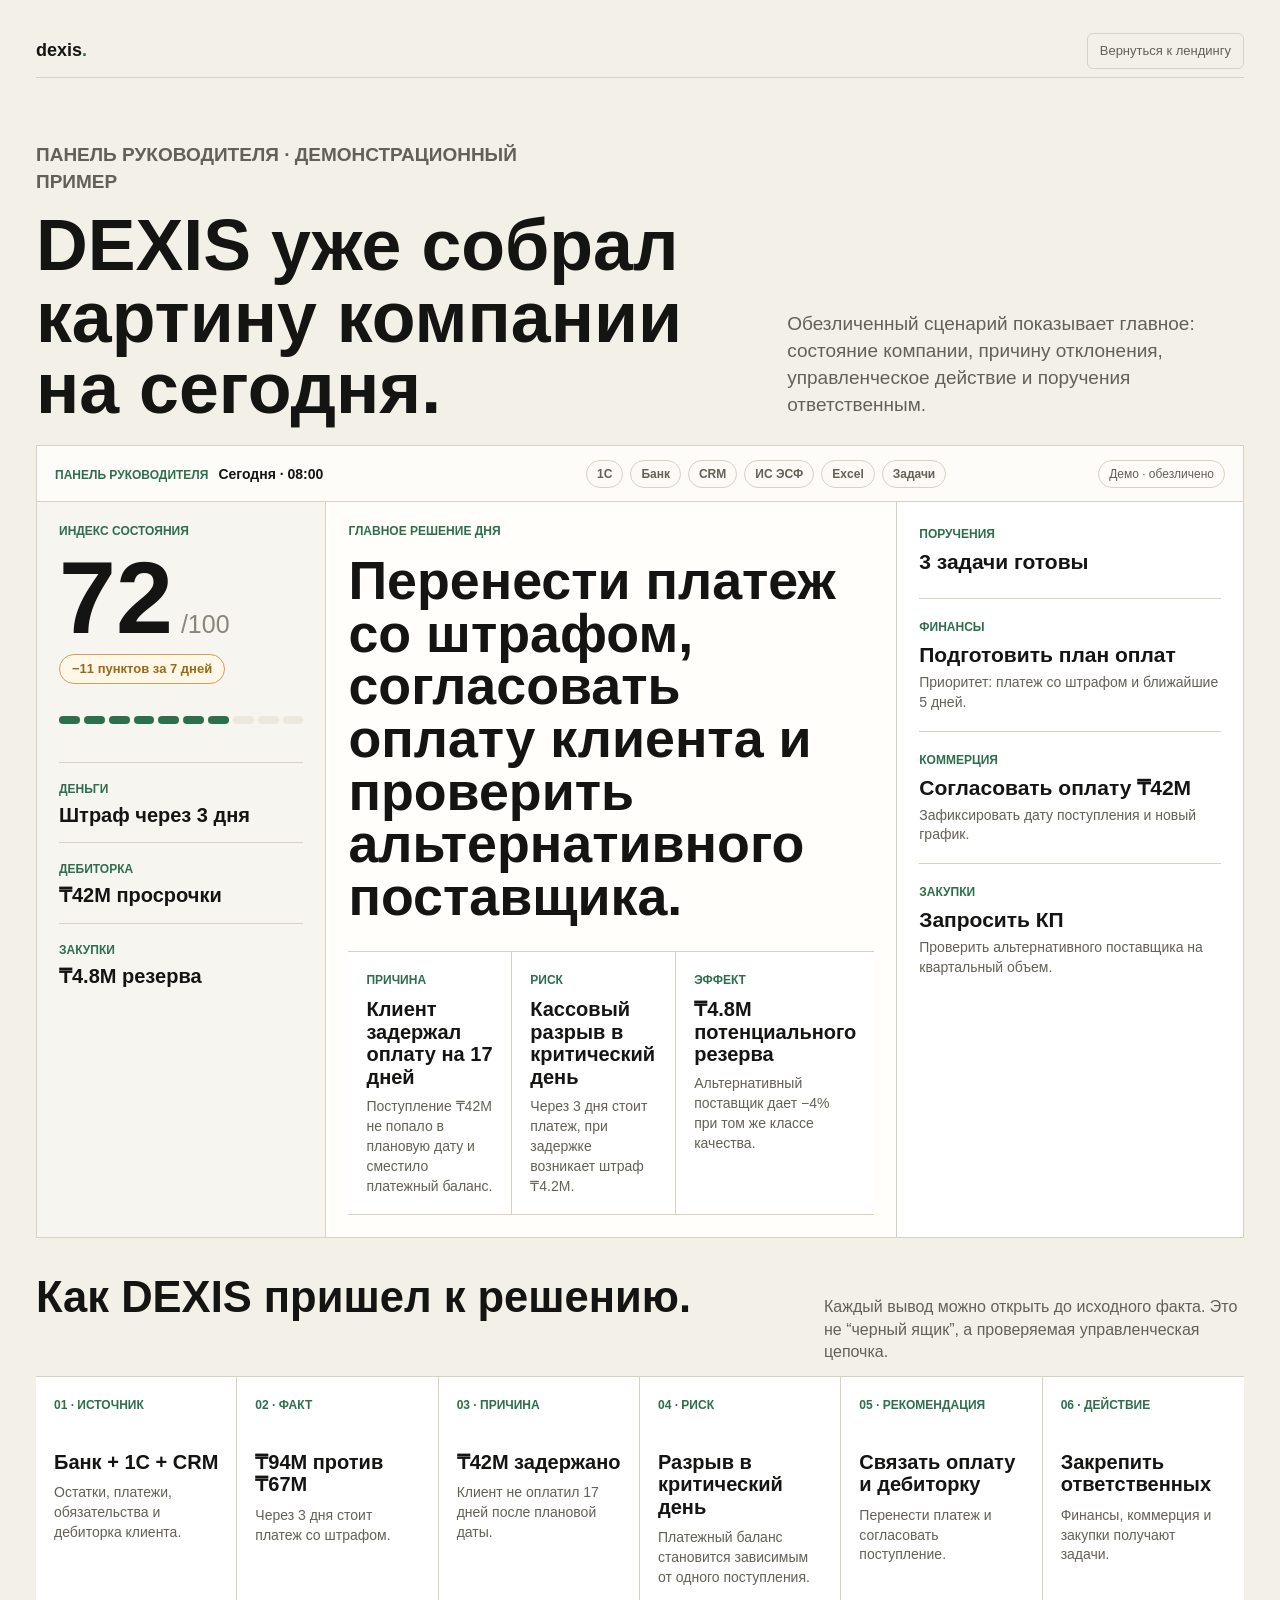
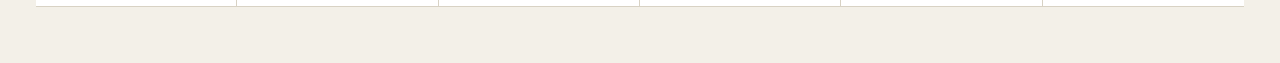
==== director-panel-demo.html @ 74964619 "feat(landing): full redesign — ИИ-сотрудник + conversion-1 (apple-discipline) Replace v3 motion desi" ====
<!DOCTYPE html>
<html lang="ru">
<head>
  <meta charset="UTF-8">
  <meta name="viewport" content="width=device-width, initial-scale=1.0">
  <title>DEXIS — пример панели руководителя</title>
  <link rel="stylesheet" href="styles.css?v=dashboard-wow-1">
</head>
<body class="demo-page">
  <a class="skip-link" href="#demo-main">Перейти к панели</a>

  <div class="demo-shell demo-shell-wide">
    <header class="demo-nav" aria-label="Навигация демо">
      <a class="brand" href="index.html?v=conversion-1">dexis<span>.</span></a>
      <a class="demo-back" href="index.html?v=conversion-1#owner-panel">Вернуться к лендингу</a>
    </header>

    <main id="demo-main">
      <section class="demo-hero demo-hero-compact" aria-labelledby="demo-title">
        <div>
          <p class="eyebrow">Панель руководителя · демонстрационный пример</p>
          <h1 id="demo-title">DEXIS уже собрал картину компании на сегодня.</h1>
        </div>
        <p>Обезличенный сценарий показывает главное: состояние компании, причину отклонения, управленческое действие и поручения ответственным.</p>
      </section>

      <section class="demo-console" aria-label="Пример управленческой панели DEXIS">
        <div class="console-top">
          <div>
            <span>Панель руководителя</span>
            <strong>Сегодня · 08:00</strong>
          </div>
          <div class="console-source-strip" aria-label="Проверенные источники">
            <span>1С</span>
            <span>Банк</span>
            <span>CRM</span>
            <span>ИС ЭСФ</span>
            <span>Excel</span>
            <span>Задачи</span>
          </div>
          <div class="demo-pill">Демо · обезличено</div>
        </div>

        <div class="console-grid">
          <aside class="console-index" aria-label="Индекс состояния">
            <span>Индекс состояния</span>
            <div class="console-score" aria-label="72 из 100">
              <strong>72</strong>
              <small>/100</small>
            </div>
            <div class="console-change">−11 пунктов за 7 дней</div>
            <div class="demo-meter" aria-hidden="true">
              <i></i><i></i><i></i><i></i><i></i>
              <i></i><i></i><i></i><i></i><i></i>
            </div>
            <div class="console-priorities">
              <article>
                <span>Деньги</span>
                <strong>Штраф через 3 дня</strong>
              </article>
              <article>
                <span>Дебиторка</span>
                <strong>₸42M просрочки</strong>
              </article>
              <article>
                <span>Закупки</span>
                <strong>₸4.8M резерва</strong>
              </article>
            </div>
          </aside>

          <section class="console-main" aria-labelledby="decision-title">
            <span>Главное решение дня</span>
            <h2 id="decision-title">Перенести платеж со штрафом, согласовать оплату клиента и проверить альтернативного поставщика.</h2>
            <div class="decision-rationale">
              <article>
                <span>Причина</span>
                <strong>Клиент задержал оплату на 17 дней</strong>
                <p>Поступление ₸42M не попало в плановую дату и сместило платежный баланс.</p>
              </article>
              <article>
                <span>Риск</span>
                <strong>Кассовый разрыв в критический день</strong>
                <p>Через 3 дня стоит платеж, при задержке возникает штраф ₸4.2M.</p>
              </article>
              <article>
                <span>Эффект</span>
                <strong>₸4.8M потенциального резерва</strong>
                <p>Альтернативный поставщик дает −4% при том же классе качества.</p>
              </article>
            </div>
          </section>

          <aside class="console-tasks" aria-label="Поручения руководителям">
            <div class="tasks-head">
              <span>Поручения</span>
              <strong>3 задачи готовы</strong>
            </div>
            <article>
              <span>Финансы</span>
              <strong>Подготовить план оплат</strong>
              <p>Приоритет: платеж со штрафом и ближайшие 5 дней.</p>
            </article>
            <article>
              <span>Коммерция</span>
              <strong>Согласовать оплату ₸42M</strong>
              <p>Зафиксировать дату поступления и новый график.</p>
            </article>
            <article>
              <span>Закупки</span>
              <strong>Запросить КП</strong>
              <p>Проверить альтернативного поставщика на квартальный объем.</p>
            </article>
          </aside>
        </div>
      </section>

      <section class="demo-trace-panel" aria-labelledby="trace-title">
        <div class="demo-section-title">
          <h2 id="trace-title">Как DEXIS пришел к решению.</h2>
          <p>Каждый вывод можно открыть до исходного факта. Это не “черный ящик”, а проверяемая управленческая цепочка.</p>
        </div>
        <div class="trace-grid">
          <article>
            <span>01 · Источник</span>
            <strong>Банк + 1С + CRM</strong>
            <p>Остатки, платежи, обязательства и дебиторка клиента.</p>
          </article>
          <article>
            <span>02 · Факт</span>
            <strong>₸94M против ₸67M</strong>
            <p>Через 3 дня стоит платеж со штрафом.</p>
          </article>
          <article>
            <span>03 · Причина</span>
            <strong>₸42M задержано</strong>
            <p>Клиент не оплатил 17 дней после плановой даты.</p>
          </article>
          <article>
            <span>04 · Риск</span>
            <strong>Разрыв в критический день</strong>
            <p>Платежный баланс становится зависимым от одного поступления.</p>
          </article>
          <article>
            <span>05 · Рекомендация</span>
            <strong>Связать оплату и дебиторку</strong>
            <p>Перенести платеж и согласовать поступление.</p>
          </article>
          <article>
            <span>06 · Действие</span>
            <strong>Закрепить ответственных</strong>
            <p>Финансы, коммерция и закупки получают задачи.</p>
          </article>
        </div>
      </section>
    </main>
  </div>
</body>
</html>
---- styles.css ----
:root {
  --bg: #f4f1e9;
  --surface: #fbfaf6;
  --surface-2: #ffffff;
  --surface-3: #ece8dd;
  --text: #141413;
  --muted: #636057;
  --faint: #8a867b;
  --line: #d8d2c4;
  --accent: #2d6f4d;
  --warning: #9a6a18;
  --danger: #9d3d34;
  --max: 1180px;
}

* {
  box-sizing: border-box;
}

html {
  scroll-behavior: smooth;
  scroll-padding-top: 72px;
}

body {
  margin: 0;
  background: var(--bg);
  color: var(--text);
  font-family: -apple-system, BlinkMacSystemFont, "SF Pro Display", "SF Pro Text", "Segoe UI", sans-serif;
  letter-spacing: 0;
  overflow-x: hidden;
}

a {
  color: inherit;
  text-decoration: none;
}

button {
  font: inherit;
}

:focus-visible {
  outline: 2px solid var(--accent);
  outline-offset: 4px;
}

.skip-link {
  position: fixed;
  top: -80px;
  left: 18px;
  z-index: 20;
  background: var(--text);
  color: var(--bg);
  padding: 12px 16px;
  border-radius: 6px;
}

.skip-link:focus-visible {
  top: 18px;
}

.site-nav {
  position: sticky;
  top: 0;
  z-index: 10;
  display: grid;
  grid-template-columns: 1fr auto 1fr;
  align-items: center;
  gap: 24px;
  min-height: 56px;
  padding: 0 clamp(18px, 4vw, 48px);
  background: rgba(244, 241, 233, 0.94);
  border-bottom: 1px solid var(--line);
}

.brand {
  font-size: 18px;
  font-weight: 650;
}

.brand span,
.eyebrow,
.kicker {
  color: var(--accent);
}

.site-nav nav {
  display: flex;
  gap: 28px;
  color: var(--muted);
  font-size: 13px;
}

.nav-action {
  justify-self: end;
  min-height: 34px;
  display: inline-flex;
  align-items: center;
  border: 1px solid var(--line);
  border-radius: 6px;
  padding: 0 14px;
  font-size: 13px;
}

.hero,
.benefits-section,
.fit-section,
.work-section,
.proof-section,
.owner-panel-section,
.modules-section,
.trust-section,
.formats-section,
.founder-section {
  max-width: var(--max);
  margin: 0 auto;
  padding: clamp(60px, 7vw, 96px) clamp(18px, 4vw, 48px);
}

.hero {
  min-height: calc(100svh - 96px);
  display: grid;
  align-content: center;
  gap: clamp(18px, 2vw, 26px);
  padding-top: clamp(34px, 4vw, 44px);
  padding-bottom: clamp(18px, 2vw, 24px);
}

.hero-copy {
  max-width: 1040px;
}

.eyebrow {
  margin: 0 0 14px;
  font-size: 13px;
  font-weight: 650;
  text-transform: uppercase;
}

h1,
h2,
h3,
p {
  margin-top: 0;
}

h1 {
  max-width: 1080px;
  margin-bottom: 18px;
  font-size: clamp(42px, 4.45vw, 56px);
  line-height: 1;
  font-weight: 650;
}

.hero-sub {
  max-width: 680px;
  margin-bottom: 0;
  color: var(--muted);
  font-size: clamp(18px, 1.55vw, 21px);
  line-height: 1.36;
}

.hero-assurance {
  display: flex;
  flex-wrap: wrap;
  gap: 8px;
  margin-top: 18px;
}

.hero-assurance span {
  min-height: 30px;
  display: inline-flex;
  align-items: center;
  border: 1px solid var(--line);
  border-radius: 999px;
  background: rgba(251, 250, 246, 0.68);
  color: var(--muted);
  padding: 0 11px;
  font-size: 12px;
}

.command-center {
  border: 1px solid var(--line);
  border-radius: 8px;
  padding: 0;
  background: var(--surface);
  overflow: hidden;
}

.hero-snapshot {
  background: var(--surface-2);
}

.health-panel {
  background: var(--surface-2);
}

.dashboard-screen {
  background: var(--surface-2);
}

.screen-topbar {
  min-height: 46px;
  display: flex;
  align-items: center;
  justify-content: space-between;
  gap: 18px;
  padding: 0 16px;
  border-bottom: 1px solid var(--line);
  background: #f7f5ef;
}

.screen-topbar div:first-child {
  display: flex;
  align-items: baseline;
  gap: 12px;
}

.screen-topbar span,
.screen-sync {
  color: var(--muted);
  font-size: 12px;
}

.screen-topbar strong {
  color: var(--text);
  font-size: 14px;
  font-weight: 620;
}

.screen-sync {
  color: var(--accent);
}

.screen-title {
  display: flex;
  justify-content: space-between;
  gap: 24px;
  padding: 14px 16px;
  border-bottom: 1px solid var(--line);
  background: #fdfcf8;
}

.screen-title span {
  color: var(--accent);
  font-size: 13px;
  font-weight: 650;
  text-transform: uppercase;
}

.screen-title strong {
  max-width: 560px;
  color: var(--text);
  font-size: 16px;
  font-weight: 620;
  line-height: 1.25;
}

.dashboard-top {
  display: flex;
  justify-content: space-between;
  gap: 16px;
  margin-bottom: 12px;
  color: var(--muted);
  font-size: 13px;
}

.dashboard-top div:first-child {
  display: grid;
  gap: 4px;
}

.dashboard-top strong {
  color: var(--text);
  font-size: 15px;
  font-weight: 600;
}

.dashboard-status {
  color: var(--accent);
}

.health-grid {
  display: grid;
  grid-template-columns: minmax(300px, 0.95fr) minmax(360px, 1.3fr) minmax(250px, 0.78fr);
}

.health-grid > article {
  min-height: 206px;
  padding: 14px;
  border-right: 1px solid var(--line);
  background: var(--surface-2);
}

.health-grid > article:last-child {
  border-right: 0;
}

.health-score-card {
  display: grid;
  align-content: start;
}

.health-score {
  display: flex;
  align-items: baseline;
  gap: 6px;
  margin: 2px 0 4px;
}

.health-score strong {
  font-size: clamp(60px, 5.5vw, 82px);
  line-height: 0.88;
  font-weight: 650;
}

.health-score span {
  color: var(--faint);
  font-size: 22px;
}

.screen-meta {
  max-width: 280px;
  margin: 4px 0 10px;
  color: var(--faint);
  font-size: 12px;
  line-height: 1.35;
}

.health-status {
  width: fit-content;
  min-height: 30px;
  display: inline-flex;
  align-items: center;
  margin: 4px 0 12px;
  border: 1px solid #c9a35a;
  border-radius: 999px;
  background: #fff8e8;
  color: var(--warning);
  padding: 0 12px;
  font-size: 13px;
  font-weight: 620;
}

.health-scale {
  display: grid;
  grid-template-columns: repeat(10, 1fr);
  gap: 4px;
  margin-bottom: 14px;
}

.health-scale span {
  height: 8px;
  border-radius: 999px;
  background: var(--surface-3);
}

.health-scale span:nth-child(-n + 7) {
  background: var(--accent);
}

.health-scale span:nth-child(8) {
  background: var(--warning);
}

.health-score-card p,
.health-action p,
.reason-list p {
  margin: 0;
  color: var(--muted);
  font-size: 13px;
  line-height: 1.45;
}

.reason-list {
  display: grid;
  margin-top: 8px;
  border-top: 1px solid var(--line);
}

.reason-list div {
  display: grid;
  grid-template-columns: 96px 1fr;
  column-gap: 16px;
  align-items: baseline;
  padding: 9px 0;
  border-bottom: 1px solid var(--line);
}

.reason-list div:last-child {
  border-bottom: 0;
}

.reason-list span {
  color: var(--muted);
  font-size: 13px;
}

.reason-list strong {
  font-size: 18px;
  line-height: 1.16;
}

.reason-list p {
  grid-column: 2;
  margin-top: 5px;
}

.health-action {
  display: grid;
  align-content: space-between;
  background: #edf5ed !important;
}

.health-action strong {
  display: block;
  margin-top: 12px;
  font-size: clamp(21px, 1.75vw, 26px);
  line-height: 1.06;
  font-weight: 630;
}

.dashboard-grid {
  display: grid;
  grid-template-columns: 1.45fr repeat(3, 1fr);
  border-top: 1px solid var(--line);
}

.hero-snapshot .dashboard-grid {
  grid-template-columns: minmax(470px, 2.2fr) repeat(3, minmax(130px, 1fr));
}

.dashboard-grid article {
  min-height: 104px;
  padding: 12px;
  border-right: 1px solid var(--line);
  background: var(--surface-2);
}

.hero-snapshot .dashboard-grid article {
  min-height: 108px;
  padding: 14px;
}

.dashboard-grid article:last-child {
  border-right: 0;
}

.hero-snapshot .dashboard-main {
  background: #fdfcf8;
}

.dashboard-main h2 {
  max-width: 520px;
  margin-bottom: 8px;
  font-size: clamp(21px, 1.7vw, 24px);
  line-height: 1.05;
  font-weight: 620;
}

.hero-snapshot .dashboard-main h2 {
  max-width: 640px;
  font-size: clamp(23px, 2vw, 29px);
}

.dashboard-main p,
.dashboard-grid article p {
  color: var(--muted);
  font-size: 14px;
  line-height: 1.45;
}

.hero-snapshot .dashboard-main p:not(.kicker) {
  max-width: 610px;
}

.metric-label {
  display: block;
  margin-bottom: 10px;
  color: var(--muted);
  font-size: 13px;
}

.metric-value {
  display: block;
  margin-bottom: 8px;
  font-size: clamp(28px, 2.7vw, 36px);
  line-height: 1;
}

.hero-snapshot .metric-value {
  font-size: clamp(25px, 2.2vw, 34px);
}

.metric-value.good {
  color: var(--accent);
}

.metric-value.danger {
  color: var(--danger);
}

.section-head {
  max-width: 790px;
  margin-bottom: 36px;
}

.section-head h2 {
  margin-bottom: 14px;
  font-size: clamp(38px, 5vw, 72px);
  line-height: 0.98;
  font-weight: 640;
}

.section-head p:not(.eyebrow) {
  color: var(--muted);
  font-size: 19px;
  line-height: 1.45;
}

.work-section {
  padding-top: clamp(48px, 6vw, 82px);
}

.benefit-grid,
.proof-grid,
.fit-grid,
.trust-grid {
  display: grid;
  grid-template-columns: repeat(3, 1fr);
  border-top: 1px solid var(--line);
  border-bottom: 1px solid var(--line);
}

.benefit-grid article,
.proof-grid article,
.fit-grid article,
.trust-grid article {
  min-height: 214px;
  padding: 24px;
  border-right: 1px solid var(--line);
  background: var(--surface);
}

.benefit-grid article:nth-child(3n),
.proof-grid article:last-child,
.fit-grid article:nth-child(4n),
.trust-grid article:nth-child(5n) {
  border-right: 0;
}

.benefit-grid article:nth-child(n + 4) {
  border-top: 1px solid var(--line);
}

.fit-grid,
.trust-grid {
  grid-template-columns: repeat(4, 1fr);
}

.trust-grid {
  grid-template-columns: repeat(5, 1fr);
}

.fit-grid article,
.trust-grid article {
  min-height: 250px;
}

.benefit-grid span,
.trust-grid span {
  display: block;
  margin-bottom: 34px;
  color: var(--faint);
  font-variant-numeric: tabular-nums;
}

.benefit-grid h3,
.proof-grid h3,
.fit-grid h3,
.trust-grid h3 {
  margin-bottom: 12px;
  font-size: 24px;
  line-height: 1.12;
  font-weight: 620;
}

.benefit-grid p,
.proof-grid p,
.fit-grid p,
.trust-grid p {
  margin-bottom: 0;
  color: var(--muted);
  font-size: 16px;
  line-height: 1.45;
}

.fit-grid span {
  display: block;
  min-height: 34px;
  margin-bottom: 30px;
  color: var(--accent);
  font-size: 12px;
  font-weight: 650;
  text-transform: uppercase;
}

.evidence-board {
  display: grid;
  grid-template-columns: 0.72fr 1fr;
  border-top: 1px solid var(--line);
  border-bottom: 1px solid var(--line);
  background: var(--surface-2);
}

.evidence-source {
  min-height: 360px;
  display: grid;
  align-content: end;
  padding: 28px;
  border-right: 1px solid var(--line);
  background: #fdfcf8;
}

.evidence-source span,
.evidence-steps span,
.format-grid span,
.implementation-path span {
  display: block;
  color: var(--accent);
  font-size: 12px;
  font-weight: 650;
  text-transform: uppercase;
}

.evidence-source h3 {
  max-width: 360px;
  margin: 14px 0 12px;
  font-size: clamp(31px, 3.1vw, 44px);
  line-height: 1;
  font-weight: 640;
}

.evidence-source p {
  max-width: 420px;
  margin: 0;
  color: var(--muted);
  font-size: 17px;
  line-height: 1.45;
}

.evidence-steps {
  display: grid;
}

.evidence-steps article {
  position: relative;
  min-height: 120px;
  padding: 26px 28px 26px 74px;
  border-bottom: 1px solid var(--line);
}

.evidence-steps article:last-child {
  border-bottom: 0;
}

.evidence-steps article::before {
  content: "";
  position: absolute;
  top: 31px;
  left: 28px;
  width: 18px;
  height: 18px;
  border: 1px solid var(--accent);
  border-radius: 50%;
  background: #eef5ed;
}

.evidence-steps article::after {
  content: "";
  position: absolute;
  top: 50px;
  bottom: -1px;
  left: 37px;
  border-left: 1px solid var(--line);
}

.evidence-steps article:last-child::after {
  display: none;
}

.evidence-steps strong {
  display: block;
  margin: 8px 0 8px;
  font-size: 22px;
  line-height: 1.15;
}

.evidence-steps p {
  max-width: 620px;
  margin: 0;
  color: var(--muted);
  font-size: 16px;
  line-height: 1.45;
}

.proof-grid {
  margin-top: 28px;
}

.owner-panel {
  display: grid;
  grid-template-columns: minmax(320px, 0.8fr) 1fr;
  border-top: 1px solid var(--line);
  border-bottom: 1px solid var(--line);
  background: var(--surface-2);
}

.owner-panel-main {
  min-height: 360px;
  display: grid;
  align-content: end;
  padding: 28px;
  border-right: 1px solid var(--line);
  background: #eef5ed;
}

.owner-panel-main span,
.owner-panel-list span,
.founder-profile span {
  display: block;
  color: var(--accent);
  font-size: 12px;
  font-weight: 650;
  text-transform: uppercase;
}

.owner-panel-main strong {
  display: block;
  max-width: 420px;
  margin: 12px 0 14px;
  font-size: clamp(30px, 3vw, 44px);
  line-height: 1;
  font-weight: 640;
}

.owner-panel-main p,
.owner-panel-list p,
.founder-profile p {
  margin: 0;
  color: var(--muted);
  font-size: 16px;
  line-height: 1.45;
}

.panel-demo-link {
  width: fit-content;
  min-height: 42px;
  display: inline-flex;
  align-items: center;
  margin-top: 24px;
  border: 1px solid var(--accent);
  border-radius: 6px;
  background: var(--surface-2);
  padding: 0 14px;
  color: var(--accent);
  font-size: 14px;
  font-weight: 620;
}

.owner-panel-list {
  display: grid;
}

.owner-panel-list article {
  display: grid;
  grid-template-columns: 118px 1fr;
  gap: 22px;
  align-items: baseline;
  padding: 28px;
  border-bottom: 1px solid var(--line);
}

.owner-panel-list article:last-child {
  border-bottom: 0;
}

.owner-panel-list strong {
  display: block;
  margin-bottom: 8px;
  font-size: 24px;
  line-height: 1.12;
}

.work-section .section-head {
  max-width: 900px;
  margin-bottom: 22px;
}

.work-section .section-head h2 {
  max-width: 760px;
  font-size: clamp(34px, 4vw, 54px);
}

.work-section .section-head p:not(.eyebrow) {
  max-width: 760px;
  font-size: 17px;
}

.flow-controls {
  display: flex;
  justify-content: flex-end;
  gap: 10px;
  margin-bottom: 14px;
}

.control-button {
  min-height: 40px;
  border: 1px solid var(--line);
  border-radius: 6px;
  background: transparent;
  color: var(--text);
  padding: 0 14px;
  cursor: pointer;
}

.work-stage {
  position: relative;
  min-height: 690px;
  overflow: hidden;
  border-top: 1px solid var(--line);
  border-bottom: 1px solid var(--line);
  background: var(--surface);
}

.motion-title {
  position: absolute;
  top: 0;
  left: 0;
  right: 0;
  min-height: 44px;
  display: flex;
  align-items: center;
  justify-content: center;
  gap: 14px;
  color: var(--muted);
  border-bottom: 1px solid var(--line);
  font-size: 13px;
}

.motion-title span:last-child {
  color: var(--text);
}

.motion-question {
  position: absolute;
  top: 62px;
  left: 50%;
  width: min(520px, calc(100% - 48px));
  margin: 0;
  transform: translateX(-50%);
  text-align: center;
  color: var(--text);
  font-size: clamp(22px, 3vw, 34px);
  line-height: 1.08;
  font-weight: 620;
}

.data-plane {
  position: absolute;
  top: 128px;
  left: 24px;
  display: grid;
  gap: 12px;
  width: 270px;
  z-index: 2;
}

.data-plane article::after {
  content: "→";
  position: absolute;
  top: 50%;
  right: -30px;
  width: 28px;
  color: var(--faint);
  transform: translateY(-50%);
  opacity: 0;
  transition: opacity 500ms ease;
}

.data-plane article.active::after {
  opacity: 1;
}

.data-plane article,
.analysis-item,
.decision-output,
.worker-core {
  border: 1px solid var(--line);
  border-radius: 8px;
  background: var(--surface-2);
}

.data-plane article {
  position: relative;
  padding: 14px;
  opacity: 0.72;
  transform: translateX(-10px);
  transition: opacity 500ms ease, transform 500ms ease, border-color 500ms ease;
}

.data-streams {
  position: absolute;
  top: 128px;
  left: calc(24px + 270px);
  width: calc(50% - 24px - 270px - 109px);
  height: 390px;
  pointer-events: none;
  z-index: 1;
}

.output-streams {
  position: absolute;
  top: 128px;
  left: calc(50% + 102px);
  width: calc(100% - 50% - 102px - 420px);
  height: 390px;
  pointer-events: none;
  opacity: 0;
  transition: opacity 300ms ease;
  z-index: 1;
}

.output-streams.is-running {
  opacity: 1;
}

.mobile-data-flow,
.mobile-output-flow {
  display: none;
}

.data-streams::before,
.data-streams::after,
.output-streams::before,
.output-streams::after {
  content: "";
  position: absolute;
  left: 0;
  right: 0;
  border-top: 1px solid var(--line);
}

.data-streams::before,
.output-streams::before {
  top: 52px;
}

.data-streams::after,
.output-streams::after {
  top: 238px;
}

.data-streams span,
.output-streams span {
  position: absolute;
  top: calc(28px + var(--y) * 92px);
  left: 0;
  width: 9px;
  height: 9px;
  border-radius: 50%;
  background: var(--accent);
  opacity: 1;
  animation: data-run 4.3s ease-in-out infinite;
  animation-delay: calc(var(--y) * 0.7s);
}

.output-streams span {
  animation-name: output-run;
  animation-duration: 2.5s;
  animation-delay: calc(var(--y) * 0.42s);
}


.data-plane article.active {
  opacity: 1;
  transform: translateX(0);
  border-color: #78a27a;
}

.data-plane span,
.analysis-item span {
  display: block;
  margin-bottom: 7px;
  color: var(--muted);
  font-size: 12px;
}

.data-plane strong {
  display: block;
  font-size: 15px;
  line-height: 1.35;
}

.data-plane p {
  margin: 6px 0 0;
  color: var(--faint);
  font-size: 12px;
  line-height: 1.35;
}

.worker-core {
  position: absolute;
  top: 214px;
  left: 50%;
  width: 204px;
  min-height: 204px;
  display: grid;
  place-items: center;
  transform: translateX(-50%);
  text-align: center;
  background: #eef5ed;
  z-index: 2;
}

.core-ring,
.worker-core::before,
.worker-core::after {
  position: absolute;
  content: "";
  border-radius: 50%;
}

.core-ring {
  inset: 18px;
  border: 1px solid var(--accent);
  border-left-color: transparent;
  animation: rotate 8s linear infinite;
}

.worker-core::before {
  inset: 44px;
  border: 1px solid #bdd2bd;
}

.worker-core::after {
  display: none;
}

.worker-core span {
  position: relative;
  z-index: 2;
  margin-top: 20px;
  font-size: 28px;
  font-weight: 650;
}

.neural-brain {
  position: absolute;
  z-index: 1;
  top: 28px;
  left: 50%;
  width: 138px;
  height: 102px;
  transform: translateX(-50%);
  opacity: 0.92;
}

.neural-brain svg {
  width: 100%;
  height: 100%;
  overflow: visible;
}

.neural-brain line {
  stroke: #9ab99b;
  stroke-width: 1.2;
  stroke-linecap: round;
  opacity: 0.65;
  animation: neural-line 2.4s ease-in-out infinite;
}

.neural-brain line:nth-child(2n) {
  animation-delay: 0.35s;
}

.neural-brain line:nth-child(3n) {
  animation-delay: 0.7s;
}

.neural-brain circle {
  fill: var(--surface);
  stroke: var(--accent);
  stroke-width: 1.5;
  animation: neural-node 2.2s ease-in-out infinite;
  transform-box: fill-box;
  transform-origin: center;
}

.neural-brain circle:nth-of-type(2n) {
  animation-delay: 0.28s;
}

.neural-brain circle:nth-of-type(3n) {
  animation-delay: 0.58s;
}

.worker-core p {
  position: absolute;
  z-index: 1;
  bottom: 30px;
  left: 18px;
  right: 18px;
  margin: 0;
  color: var(--muted);
  font-size: 14px;
}

.analysis-plane {
  position: absolute;
  top: 128px;
  right: 24px;
  display: grid;
  gap: 12px;
  width: min(390px, calc(100% - 610px));
  z-index: 2;
}

.thinking-panel {
  position: absolute;
  top: 128px;
  right: 24px;
  width: min(390px, calc(100% - 610px));
  min-height: 310px;
  display: grid;
  align-content: start;
  gap: 14px;
  padding: 18px;
  border: 1px solid #78a27a;
  border-radius: 8px;
  background: var(--surface-2);
  opacity: 1;
  transition: opacity 500ms ease, transform 500ms ease;
  z-index: 3;
}

.thinking-panel.is-done {
  opacity: 0;
  transform: translateX(12px);
  pointer-events: none;
}

.thinking-panel span {
  color: var(--accent);
  font-size: 13px;
  font-weight: 650;
  text-transform: uppercase;
}

.thinking-panel strong {
  font-size: 22px;
  line-height: 1.12;
}

.thinking-panel p {
  margin: 0;
  color: var(--muted);
  line-height: 1.45;
}

.thinking-bars {
  display: grid;
  gap: 9px;
  margin: 10px 0 4px;
}

.thinking-bars i {
  position: relative;
  overflow: hidden;
  display: block;
  height: 8px;
  border-radius: 999px;
  background: var(--surface-3);
}

.thinking-bars i::before {
  content: "";
  position: absolute;
  inset: 0 auto 0 0;
  width: 42%;
  border-radius: inherit;
  background: var(--accent);
  animation: thinking-scan 2.2s ease-in-out infinite;
}

.thinking-bars i:nth-child(2)::before {
  animation-delay: 0.35s;
}

.thinking-bars i:nth-child(3)::before {
  animation-delay: 0.7s;
}

.analysis-item {
  padding: 13px;
  visibility: hidden;
  opacity: 0;
  transform: translateX(12px);
  transition: opacity 500ms ease, border-color 500ms ease, transform 500ms ease, visibility 0ms linear 500ms;
}

.analysis-item.is-revealed {
  visibility: visible;
  opacity: 0.56;
  transform: translateX(0);
  transition-delay: 0ms;
}

.analysis-item.active,
.analysis-item.is-revealed.active {
  opacity: 1;
  border-color: #78a27a;
  transform: translateX(0);
}

.analysis-item strong {
  display: block;
  margin-bottom: 6px;
  font-size: 18px;
  line-height: 1.2;
}

.analysis-item p {
  margin-bottom: 0;
  color: var(--muted);
  line-height: 1.4;
}

.decision-output {
  position: absolute;
  right: 24px;
  bottom: 16px;
  left: 24px;
  display: grid;
  gap: 10px;
  padding: 12px;
  opacity: 0;
  transform: translateY(10px);
  pointer-events: none;
  transition: opacity 500ms ease, border-color 500ms ease, transform 500ms ease;
  z-index: 2;
}

.decision-output.ready {
  opacity: 1;
  border-color: #78a27a;
  transform: translateY(0);
  pointer-events: auto;
}

.decision-summary span,
.decision-card-grid span {
  color: var(--accent);
  font-size: 13px;
  font-weight: 650;
  text-transform: uppercase;
}

.decision-summary em {
  display: inline-flex;
  width: fit-content;
  margin-left: 12px;
  color: var(--accent);
  font-size: 13px;
  font-style: normal;
  font-weight: 650;
  text-transform: uppercase;
  animation: recommendation-blink 1.1s ease-in-out infinite;
}

.decision-summary strong {
  display: block;
  margin-top: 6px;
  font-size: clamp(20px, 2vw, 25px);
  line-height: 1.05;
}

.decision-output p {
  margin: 0;
  color: var(--muted);
  font-size: 15px;
}

.decision-card-grid {
  display: grid;
  grid-template-columns: repeat(3, 1fr);
  gap: 1px;
  border: 1px solid var(--line);
}

.decision-card-grid article {
  min-height: 72px;
  padding: 10px;
  background: var(--surface);
}

.decision-card-grid strong {
  display: block;
  margin: 6px 0 4px;
  font-size: 15px;
}

.decision-card-grid p,
.delivery-note {
  color: var(--muted);
  font-size: 12px;
  line-height: 1.4;
}

.module-list {
  display: grid;
  border-top: 1px solid var(--line);
}

.module-list article {
  display: grid;
  grid-template-columns: 72px 280px 1fr;
  gap: 24px;
  align-items: baseline;
  padding: 28px 0;
  border-bottom: 1px solid var(--line);
}

.module-list span {
  color: var(--faint);
  font-variant-numeric: tabular-nums;
}

.module-list h3 {
  margin-bottom: 0;
  font-size: 24px;
}

.module-list p {
  margin-bottom: 0;
  color: var(--muted);
  font-size: 18px;
  line-height: 1.42;
}

.format-grid {
  display: grid;
  grid-template-columns: repeat(3, 1fr);
  border-top: 1px solid var(--line);
  border-bottom: 1px solid var(--line);
}

.format-grid article {
  min-height: 295px;
  padding: 28px;
  border-right: 1px solid var(--line);
}

.format-grid article:last-child {
  border-right: 0;
}

.format-grid h3 {
  font-size: 28px;
}

.format-grid p {
  color: var(--muted);
  line-height: 1.45;
}

.format-grid strong {
  display: block;
  margin-top: 44px;
  font-size: 18px;
  line-height: 1.35;
}

.format-grid span {
  margin-top: 34px;
  color: var(--faint);
}

.selected-format {
  background: #eef5ed;
}

.implementation-path {
  display: grid;
  grid-template-columns: repeat(3, 1fr);
  margin-top: 26px;
  border-top: 1px solid var(--line);
  border-bottom: 1px solid var(--line);
}

.implementation-path article {
  padding: 22px 24px;
  border-right: 1px solid var(--line);
}

.implementation-path article:last-child {
  border-right: 0;
}

.implementation-path strong {
  display: block;
  margin: 20px 0 8px;
  font-size: 20px;
  line-height: 1.18;
}

.implementation-path p {
  margin: 0;
  color: var(--muted);
  font-size: 15px;
  line-height: 1.45;
}

.founder-section {
  display: grid;
  grid-template-columns: 1fr 1fr;
  gap: 48px;
  border-top: 1px solid var(--line);
  border-bottom: 1px solid var(--line);
  background: var(--surface-2);
}

.founder-section h2 {
  max-width: 580px;
  font-size: clamp(36px, 4.5vw, 62px);
  line-height: 1;
}

.founder-facts {
  display: grid;
  gap: 18px;
  align-content: start;
  color: var(--muted);
  font-size: 19px;
  line-height: 1.45;
}

.founder-profile {
  padding-bottom: 18px;
  border-bottom: 1px solid var(--line);
}

.founder-profile strong {
  display: block;
  margin: 8px 0 10px;
  color: var(--text);
  font-size: 24px;
}

.founder-facts a {
  width: fit-content;
  min-height: 44px;
  display: inline-flex;
  align-items: center;
  border: 1px solid var(--accent);
  border-radius: 6px;
  background: #eef5ed;
  padding: 0 18px;
  color: var(--accent);
  font-weight: 620;
}

.demo-page {
  background: #f3f0e8;
}

.demo-shell {
  max-width: 1320px;
  margin: 0 auto;
  padding: 24px clamp(16px, 3vw, 36px) 56px;
}

.demo-nav {
  min-height: 54px;
  display: flex;
  align-items: center;
  justify-content: space-between;
  gap: 18px;
  border-bottom: 1px solid var(--line);
}

.demo-back {
  min-height: 36px;
  display: inline-flex;
  align-items: center;
  border: 1px solid var(--line);
  border-radius: 6px;
  padding: 0 12px;
  color: var(--muted);
  font-size: 13px;
}

.demo-hero {
  display: grid;
  grid-template-columns: minmax(320px, 0.82fr) 1fr;
  gap: 28px;
  padding: clamp(34px, 5vw, 64px) 0 28px;
}

.demo-hero h1 {
  max-width: 650px;
  margin-bottom: 16px;
  font-size: clamp(42px, 5vw, 76px);
}

.demo-hero p {
  max-width: 560px;
  color: var(--muted);
  font-size: 19px;
  line-height: 1.42;
}

.demo-status {
  display: grid;
  grid-template-columns: 1fr 1fr;
  border: 1px solid var(--line);
  background: var(--surface-2);
}

.demo-status article {
  min-height: 160px;
  padding: 20px;
  border-right: 1px solid var(--line);
  border-bottom: 1px solid var(--line);
}

.demo-status article:nth-child(2n) {
  border-right: 0;
}

.demo-status article:nth-child(n + 3) {
  border-bottom: 0;
}

.demo-status span,
.demo-panel span,
.demo-chain span,
.demo-tasks span {
  display: block;
  color: var(--accent);
  font-size: 12px;
  font-weight: 650;
  text-transform: uppercase;
}

.demo-status strong {
  display: block;
  margin: 12px 0 8px;
  font-size: 30px;
  line-height: 1;
}

.demo-status p {
  margin: 0;
  color: var(--muted);
  font-size: 14px;
  line-height: 1.42;
}

.demo-panel {
  border: 1px solid var(--line);
  background: var(--surface-2);
}

.demo-panel-top {
  min-height: 52px;
  display: flex;
  align-items: center;
  justify-content: space-between;
  gap: 18px;
  padding: 0 18px;
  border-bottom: 1px solid var(--line);
  background: #fdfcf8;
}

.demo-panel-top strong {
  font-size: 15px;
  font-weight: 620;
}

.demo-pill {
  border: 1px solid var(--line);
  border-radius: 999px;
  padding: 6px 10px;
  color: var(--muted);
  font-size: 12px;
}

.demo-panel-grid {
  display: grid;
  grid-template-columns: 0.9fr 1.1fr 0.9fr;
}

.demo-panel-grid > article {
  min-height: 244px;
  padding: 22px;
  border-right: 1px solid var(--line);
}

.demo-panel-grid > article:last-child {
  border-right: 0;
}

.demo-index-value {
  display: flex;
  align-items: baseline;
  gap: 7px;
  margin: 10px 0;
}

.demo-index-value strong {
  font-size: 86px;
  line-height: 0.9;
}

.demo-index-value small {
  color: var(--faint);
  font-size: 24px;
}

.demo-meter {
  display: grid;
  grid-template-columns: repeat(10, 1fr);
  gap: 4px;
  margin: 14px 0;
}

.demo-meter i {
  height: 8px;
  border-radius: 999px;
  background: var(--surface-3);
}

.demo-meter i:nth-child(-n + 7) {
  background: var(--accent);
}

.demo-panel h2,
.demo-panel h3 {
  margin: 12px 0 10px;
  font-size: 26px;
  line-height: 1.08;
}

.demo-panel p {
  margin: 0;
  color: var(--muted);
  line-height: 1.45;
}

.demo-reason-list {
  display: grid;
  margin-top: 14px;
  border-top: 1px solid var(--line);
}

.demo-reason-list div {
  display: grid;
  grid-template-columns: 100px 1fr;
  gap: 12px;
  padding: 11px 0;
  border-bottom: 1px solid var(--line);
}

.demo-reason-list div:last-child {
  border-bottom: 0;
}

.demo-reason-list strong {
  font-size: 18px;
  line-height: 1.15;
}

.demo-action {
  background: #eef5ed;
}

.demo-action strong {
  display: block;
  margin-top: 14px;
  font-size: 28px;
  line-height: 1.05;
}

.demo-workspace {
  display: grid;
  grid-template-columns: 1fr 0.92fr;
  gap: 28px;
  margin-top: 28px;
}

.demo-chain,
.demo-tasks {
  border-top: 1px solid var(--line);
  border-bottom: 1px solid var(--line);
  background: var(--surface-2);
}

.demo-chain article,
.demo-tasks article {
  padding: 20px 22px;
  border-bottom: 1px solid var(--line);
}

.demo-chain article:last-child,
.demo-tasks article:last-child {
  border-bottom: 0;
}

.demo-chain strong,
.demo-tasks strong {
  display: block;
  margin: 8px 0 6px;
  font-size: 21px;
  line-height: 1.15;
}

.demo-chain p,
.demo-tasks p {
  margin: 0;
  color: var(--muted);
  line-height: 1.45;
}

.demo-section-title {
  display: flex;
  align-items: baseline;
  justify-content: space-between;
  gap: 18px;
  margin: 38px 0 12px;
}

.demo-section-title h2 {
  margin: 0;
  font-size: clamp(30px, 3.4vw, 48px);
  line-height: 1;
}

.demo-section-title p {
  max-width: 420px;
  margin: 0;
  color: var(--muted);
  line-height: 1.4;
}

.demo-shell-wide {
  max-width: 1440px;
}

.demo-hero-compact {
  grid-template-columns: minmax(420px, 0.95fr) minmax(360px, 0.6fr);
  align-items: end;
  padding-bottom: 20px;
}

.demo-hero-compact h1 {
  max-width: 780px;
  margin-bottom: 0;
  font-size: clamp(46px, 5.6vw, 78px);
}

.demo-hero-compact > p {
  margin-bottom: 6px;
}

.demo-console {
  border: 1px solid var(--line);
  background: var(--surface-2);
}

.console-top {
  min-height: 56px;
  display: grid;
  grid-template-columns: minmax(220px, 0.6fr) 1fr auto;
  align-items: center;
  gap: 16px;
  padding: 0 18px;
  border-bottom: 1px solid var(--line);
  background: #fdfcf8;
}

.console-top div:first-child {
  display: flex;
  align-items: baseline;
  gap: 10px;
}

.console-top span,
.console-index span,
.console-main > span,
.console-tasks span,
.decision-rationale span,
.trace-grid span,
.tasks-head span {
  color: var(--accent);
  font-size: 12px;
  font-weight: 650;
  text-transform: uppercase;
}

.console-top strong {
  font-size: 14px;
}

.console-source-strip {
  display: flex;
  justify-content: center;
  gap: 7px;
}

.console-source-strip span {
  min-height: 28px;
  display: inline-flex;
  align-items: center;
  border: 1px solid var(--line);
  border-radius: 999px;
  background: var(--surface);
  padding: 0 10px;
  color: var(--muted);
  font-size: 12px;
  text-transform: none;
}

.console-grid {
  display: grid;
  grid-template-columns: minmax(250px, 0.72fr) minmax(460px, 1.42fr) minmax(300px, 0.86fr);
  min-height: 560px;
}

.console-index,
.console-main,
.console-tasks {
  padding: 22px;
  border-right: 1px solid var(--line);
}

.console-tasks {
  border-right: 0;
}

.console-index {
  display: grid;
  align-content: start;
  background: #f7f5ef;
}

.console-score {
  display: flex;
  align-items: baseline;
  gap: 8px;
  margin: 18px 0 6px;
}

.console-score strong {
  font-size: clamp(86px, 8vw, 128px);
  line-height: 0.82;
  font-weight: 650;
}

.console-score small {
  color: var(--faint);
  font-size: 25px;
}

.console-change {
  width: fit-content;
  min-height: 30px;
  display: inline-flex;
  align-items: center;
  margin: 8px 0 18px;
  border: 1px solid #c9a35a;
  border-radius: 999px;
  background: #fff8e8;
  color: var(--warning);
  padding: 0 12px;
  font-size: 13px;
  font-weight: 620;
}

.console-priorities {
  display: grid;
  margin-top: 24px;
  border-top: 1px solid var(--line);
}

.console-priorities article {
  padding: 16px 0;
  border-bottom: 1px solid var(--line);
}

.console-priorities article:last-child {
  border-bottom: 0;
}

.console-priorities strong {
  display: block;
  margin-top: 7px;
  font-size: 20px;
  line-height: 1.12;
}

.console-main {
  display: grid;
  align-content: space-between;
  background: #fffefa;
}

.console-main h2 {
  max-width: 760px;
  margin: 16px 0 28px;
  font-size: clamp(36px, 4.2vw, 64px);
  line-height: 0.98;
  font-weight: 640;
}

.decision-rationale {
  display: grid;
  grid-template-columns: repeat(3, 1fr);
  border-top: 1px solid var(--line);
  border-bottom: 1px solid var(--line);
}

.decision-rationale article {
  min-height: 170px;
  padding: 18px;
  border-right: 1px solid var(--line);
  background: var(--surface-2);
}

.decision-rationale article:last-child {
  border-right: 0;
}

.decision-rationale strong {
  display: block;
  margin: 10px 0 8px;
  font-size: 20px;
  line-height: 1.14;
}

.decision-rationale p,
.console-tasks p,
.trace-grid p {
  margin: 0;
  color: var(--muted);
  font-size: 14px;
  line-height: 1.42;
}

.console-tasks {
  display: grid;
  align-content: start;
}

.tasks-head {
  padding-bottom: 18px;
  border-bottom: 1px solid var(--line);
}

.tasks-head strong {
  display: block;
  margin-top: 8px;
  font-size: 28px;
  line-height: 1;
}

.console-tasks article {
  padding: 18px 0;
  border-bottom: 1px solid var(--line);
}

.console-tasks article:last-child {
  border-bottom: 0;
}

.console-tasks strong {
  display: block;
  margin: 8px 0 6px;
  font-size: 21px;
  line-height: 1.14;
}

.demo-trace-panel {
  margin-top: 34px;
}

.trace-grid {
  display: grid;
  grid-template-columns: repeat(6, 1fr);
  border-top: 1px solid var(--line);
  border-bottom: 1px solid var(--line);
  background: var(--surface-2);
}

.trace-grid article {
  min-height: 220px;
  padding: 18px;
  border-right: 1px solid var(--line);
}

.trace-grid article:last-child {
  border-right: 0;
}

.trace-grid strong {
  display: block;
  margin: 38px 0 10px;
  font-size: 20px;
  line-height: 1.13;
}

@keyframes rotate {
  to {
    transform: rotate(360deg);
  }
}

@keyframes pulse {
  0%,
  100% {
    transform: scale(0.9);
    opacity: 0.7;
  }

  50% {
    transform: scale(1.25);
    opacity: 1;
  }
}

@keyframes data-run {
  0% {
    transform: translateX(0) scale(0.8);
    opacity: 0;
  }

  15% {
    opacity: 1;
  }

  75% {
    opacity: 1;
  }

  100% {
    transform: translateX(calc(max(120px, 100%))) scale(1);
    opacity: 0;
  }
}

@keyframes output-run {
  0% {
    transform: translateX(0) scale(0.8);
    opacity: 0;
  }

  16% {
    opacity: 1;
  }

  74% {
    opacity: 1;
  }

  100% {
    transform: translateX(calc(max(100px, 100%))) scale(1);
    opacity: 0;
  }
}

@keyframes thinking-scan {
  0% {
    transform: translateX(-110%);
  }

  50% {
    transform: translateX(68%);
  }

  100% {
    transform: translateX(250%);
  }
}

@keyframes neural-node {
  0%,
  100% {
    transform: translate(0, 0) scale(1);
    opacity: 0.72;
  }

  50% {
    transform: translate(1px, -1px) scale(1.28);
    opacity: 1;
  }
}

@keyframes neural-line {
  0%,
  100% {
    opacity: 0.28;
    stroke-width: 1;
  }

  50% {
    opacity: 1;
    stroke-width: 1.8;
  }
}

@keyframes recommendation-blink {
  0%,
  100% {
    opacity: 0.35;
  }

  50% {
    opacity: 1;
  }
}

@keyframes mobile-flow-down {
  0% {
    transform: translateY(-8px) scale(0.9);
    opacity: 0;
  }

  20% {
    opacity: 1;
  }

  75% {
    opacity: 1;
  }

  100% {
    transform: translateY(74px) scale(1);
    opacity: 0;
  }
}

@media (max-width: 900px) {
  .site-nav {
    grid-template-columns: 1fr auto;
  }

  .site-nav nav {
    display: none;
  }

  .dashboard-grid,
  .health-grid,
  .benefit-grid,
  .proof-grid,
  .fit-grid,
  .trust-grid,
  .evidence-board,
  .owner-panel,
  .implementation-path,
  .format-grid,
  .founder-section,
  .demo-hero,
  .demo-panel-grid,
  .demo-workspace,
  .demo-hero-compact,
  .console-top,
  .console-grid,
  .decision-rationale,
  .trace-grid {
    grid-template-columns: 1fr;
  }

  .hero-snapshot .dashboard-grid {
    grid-template-columns: 1fr;
  }

  .health-grid {
    grid-template-columns: 1fr;
  }

  .screen-title,
  .screen-topbar,
  .screen-topbar div:first-child {
    display: grid;
    align-items: start;
  }

  .screen-topbar {
    gap: 4px;
    min-height: auto;
    padding: 10px 12px;
  }

  .screen-title {
    gap: 6px;
    padding: 10px 12px;
  }

  .dashboard-grid article,
  .health-grid > article,
  .benefit-grid article,
  .proof-grid article,
  .fit-grid article,
  .trust-grid article,
  .implementation-path article,
  .format-grid article,
  .demo-panel-grid > article,
  .demo-status article,
  .console-index,
  .console-main,
  .console-tasks,
  .decision-rationale article,
  .trace-grid article {
    border-right: 0;
    border-bottom: 1px solid var(--line);
  }

  .dashboard-grid article:last-child,
  .health-grid > article:last-child,
  .benefit-grid article:last-child,
  .proof-grid article:last-child,
  .fit-grid article:last-child,
  .trust-grid article:last-child,
  .implementation-path article:last-child,
  .format-grid article:last-child {
    border-bottom: 0;
  }

  .demo-status {
    grid-template-columns: 1fr;
  }

  .demo-status article:nth-child(n + 3) {
    border-bottom: 1px solid var(--line);
  }

  .demo-status article:last-child,
  .demo-panel-grid > article:last-child {
    border-bottom: 0;
  }

  .console-tasks,
  .decision-rationale article:last-child,
  .trace-grid article:last-child {
    border-bottom: 0;
  }

  .demo-section-title {
    display: grid;
  }

  .console-top {
    align-items: start;
    padding: 14px;
  }

  .console-source-strip {
    justify-content: flex-start;
    flex-wrap: wrap;
  }

  .evidence-source {
    min-height: auto;
    border-right: 0;
    border-bottom: 1px solid var(--line);
  }

  .owner-panel-main {
    min-height: auto;
    border-right: 0;
    border-bottom: 1px solid var(--line);
  }

  .health-grid > article {
    min-height: auto;
    border-right: 0;
  }

  .health-reasons,
  .health-score-card p,
  .health-action p {
    display: none;
  }

  .benefit-grid article:nth-child(n + 4) {
    border-top: 0;
  }

  .work-stage {
    min-height: 0;
    display: grid;
    gap: 12px;
    padding: 18px;
  }

  .motion-title,
  .motion-question {
    position: static;
    width: auto;
    transform: none;
  }

  .motion-title {
    justify-content: flex-start;
    min-height: auto;
    padding-bottom: 14px;
    border-bottom: 1px solid var(--line);
  }

  .motion-question {
    text-align: left;
    font-size: 22px;
  }

  .data-plane,
  .data-streams,
  .output-streams,
  .thinking-panel,
  .analysis-plane,
  .decision-output {
    position: static;
  }

  .worker-core {
    position: relative;
    top: auto;
    right: auto;
    bottom: auto;
    left: auto;
  }

  .data-plane,
  .analysis-plane,
  .thinking-panel {
    width: auto;
  }

  .thinking-panel {
    min-height: auto;
  }

  .thinking-panel.is-done {
    display: none;
  }

  .data-streams {
    display: none;
  }

  .output-streams {
    display: none;
  }

  .mobile-data-flow {
    display: none;
    justify-content: center;
    position: relative;
    height: 42px;
    margin: -8px 0 -12px;
  }

  .mobile-data-flow.is-running {
    display: grid;
  }

  .mobile-output-flow {
    display: none;
    justify-content: center;
    position: relative;
    height: 32px;
    margin: -6px 0 -4px;
  }

  .mobile-output-flow.is-running {
    display: grid;
  }

  .mobile-output-flow::before {
    content: "";
    position: absolute;
    top: 0;
    bottom: 0;
    left: 50%;
    border-left: 1px solid var(--line);
  }

  .mobile-output-flow::after {
    content: "выводы готовы";
    position: absolute;
    bottom: -2px;
    left: 50%;
    width: max-content;
    transform: translateX(-50%);
    color: var(--faint);
    font-size: 12px;
  }

  .mobile-output-flow span {
    position: absolute;
    top: 3px;
    left: calc(50% - 4px);
    width: 8px;
    height: 8px;
    border-radius: 50%;
    background: var(--accent);
    animation: mobile-flow-down 1.9s ease-in-out infinite;
  }

  .mobile-output-flow span:nth-child(2) {
    animation-delay: 0.45s;
  }

  .mobile-data-flow::before {
    content: "";
    position: absolute;
    top: 0;
    bottom: 0;
    left: 50%;
    border-left: 1px solid var(--line);
  }

  .mobile-data-flow::after {
    content: "данные поступают в DEXIS";
    position: absolute;
    bottom: 0;
    left: 50%;
    width: max-content;
    transform: translateX(-50%);
    color: var(--faint);
    font-size: 12px;
  }

  .mobile-data-flow span {
    position: absolute;
    top: 4px;
    left: calc(50% - 4px);
    width: 8px;
    height: 8px;
    border-radius: 50%;
    background: var(--accent);
    animation: mobile-flow-down 2.2s ease-in-out infinite;
  }

  .mobile-data-flow span:nth-child(2) {
    animation-delay: 0.45s;
  }

  .mobile-data-flow span:nth-child(3) {
    animation-delay: 0.9s;
  }

  .worker-core {
    width: min(240px, 100%);
    min-height: 240px;
    margin: 8px auto;
    transform: none;
  }

  .data-plane article::after {
    display: none;
  }

  .decision-output {
    margin-top: 0;
  }

  .module-list article {
    grid-template-columns: 48px 1fr;
  }

  .module-list p {
    grid-column: 2;
  }
}

@media (max-width: 700px) {
  .hero-snapshot .dashboard-grid article:not(.dashboard-main) {
    display: none;
  }

  .health-reasons {
    display: none;
  }
}

@media (max-width: 560px) {
  .hero,
  .benefits-section,
  .fit-section,
  .work-section,
  .proof-section,
  .owner-panel-section,
  .modules-section,
  .trust-section,
  .formats-section,
  .founder-section {
    padding-left: 18px;
    padding-right: 18px;
  }

  .demo-shell {
    padding-left: 18px;
    padding-right: 18px;
  }

  .demo-nav {
    align-items: flex-start;
    flex-direction: column;
    padding: 14px 0;
  }

  .demo-hero {
    gap: 18px;
  }

  .demo-hero h1 {
    font-size: 38px;
  }

  .demo-hero p {
    font-size: 16px;
  }

  .demo-hero-compact h1 {
    font-size: 38px;
  }

  .demo-panel-top {
    display: grid;
    align-items: start;
    padding: 12px;
  }

  .demo-panel-grid > article,
  .demo-status article,
  .demo-chain article,
  .demo-tasks article {
    padding: 18px;
  }

  .demo-index-value strong {
    font-size: 64px;
  }

  .demo-panel h2,
  .demo-panel h3,
  .demo-action strong {
    font-size: 22px;
  }

  .demo-section-title h2 {
    font-size: 30px;
  }

  .console-main h2 {
    font-size: 31px;
  }

  .console-score strong {
    font-size: 78px;
  }

  .decision-rationale article,
  .trace-grid article,
  .console-index,
  .console-main,
  .console-tasks {
    padding: 18px;
  }

  .trace-grid strong {
    margin-top: 18px;
  }

  .demo-section-title p,
  .demo-chain p,
  .demo-tasks p {
    font-size: 15px;
  }

  .hero {
    min-height: auto;
    gap: 14px;
    padding-top: 24px;
    padding-bottom: 8px;
  }

  .section-head h2 {
    font-size: 34px;
    line-height: 1.02;
  }

  .section-head p:not(.eyebrow) {
    font-size: 16px;
  }

  .work-section .section-head h2 {
    font-size: 34px;
  }

  .work-section .section-head p:not(.eyebrow) {
    display: none;
  }

  h1 {
    font-size: clamp(34px, 9.4vw, 40px);
    line-height: 1;
  }

  .hero-sub {
    font-size: 15px;
    line-height: 1.38;
  }

  .hero-assurance {
    display: none;
  }

  .hero-snapshot {
    padding-top: 0;
  }

  .hero-snapshot .dashboard-top {
    gap: 6px;
    margin-bottom: 10px;
    font-size: 12px;
  }

  .hero-snapshot .dashboard-top strong {
    font-size: 14px;
  }

  .screen-topbar strong {
    font-size: 13px;
  }

  .screen-title strong {
    display: none;
  }

  .health-grid > article {
    padding: 12px;
  }

  .health-score strong {
    font-size: 56px;
  }

  .health-score span {
    font-size: 18px;
  }

  .health-status {
    min-height: 28px;
    margin-bottom: 8px;
    font-size: 12px;
  }

  .health-score-card p,
  .health-action p {
    display: none;
  }

  .health-action strong {
    font-size: 20px;
  }

  .dashboard-top {
    display: grid;
  }

  .dashboard-grid article {
    min-height: auto;
    padding: 18px 0;
  }

  .hero-snapshot .dashboard-grid article {
    padding: 18px 0;
  }

  .dashboard-grid article:not(.dashboard-main) {
    display: none;
  }

  .dashboard-main h2 {
    font-size: 22px;
    line-height: 1.08;
  }

  .hero-snapshot .dashboard-main p:not(.kicker) {
    display: none;
  }

  .flow-controls {
    justify-content: flex-start;
  }

  .work-stage {
    min-height: 0;
  }

  .data-plane {
    grid-template-columns: repeat(2, minmax(0, 1fr));
    gap: 8px;
  }

  .worker-core {
    width: min(188px, 100%);
    min-height: 158px;
    margin-top: -2px;
  }

  .worker-core span {
    font-size: 28px;
  }

  .neural-brain {
    top: 18px;
    width: 112px;
    height: 84px;
  }

  .worker-core p {
    bottom: 18px;
    font-size: 12px;
  }

  .worker-core::before {
    inset: 34px;
  }

  .core-ring {
    inset: 14px;
  }

  .thinking-panel {
    padding: 14px;
    gap: 10px;
  }

  .thinking-panel strong {
    font-size: 18px;
  }

  .thinking-panel p {
    font-size: 13px;
  }

  .data-plane article {
    padding: 10px;
  }

  .data-plane strong {
    font-size: 13px;
  }

  .analysis-plane {
    gap: 8px;
  }

  .analysis-item {
    padding: 11px;
  }

  .analysis-item strong {
    font-size: 16px;
  }

  .data-plane p {
    display: none;
  }

  .motion-title {
    display: grid;
    gap: 4px;
  }

  .decision-card-grid {
    grid-template-columns: 1fr;
  }

  .benefit-grid article,
  .proof-grid article,
  .fit-grid article,
  .trust-grid article,
  .format-grid article,
  .implementation-path article,
  .evidence-source,
  .evidence-steps article,
  .owner-panel-main,
  .owner-panel-list article {
    padding-left: 18px;
    padding-right: 18px;
  }

  .fit-grid article,
  .trust-grid article {
    min-height: auto;
  }

  .fit-grid span,
  .benefit-grid span,
  .trust-grid span {
    min-height: auto;
    margin-bottom: 18px;
  }

  .owner-panel-main strong {
    font-size: 30px;
  }

  .owner-panel-list article {
    grid-template-columns: 1fr;
    gap: 8px;
  }

  .owner-panel-list strong {
    font-size: 21px;
  }

  .evidence-steps article {
    padding-left: 58px;
  }

  .evidence-steps article::before {
    left: 18px;
  }

  .evidence-steps article::after {
    left: 27px;
  }

  .evidence-source h3 {
    font-size: 30px;
  }

  .format-grid strong,
  .format-grid span {
    margin-top: 22px;
  }

  .founder-facts {
    font-size: 16px;
  }
}

@media (prefers-reduced-motion: reduce) {
  html {
    scroll-behavior: auto;
  }

  *,
  *::before,
  *::after {
    animation-duration: 0.01ms !important;
    animation-iteration-count: 1 !important;
    transition-duration: 0.01ms !important;
  }

  .data-plane article,
  .analysis-item {
    opacity: 1;
    transform: none;
  }

  .decision-output.ready {
    opacity: 1;
    transform: none;
  }
}
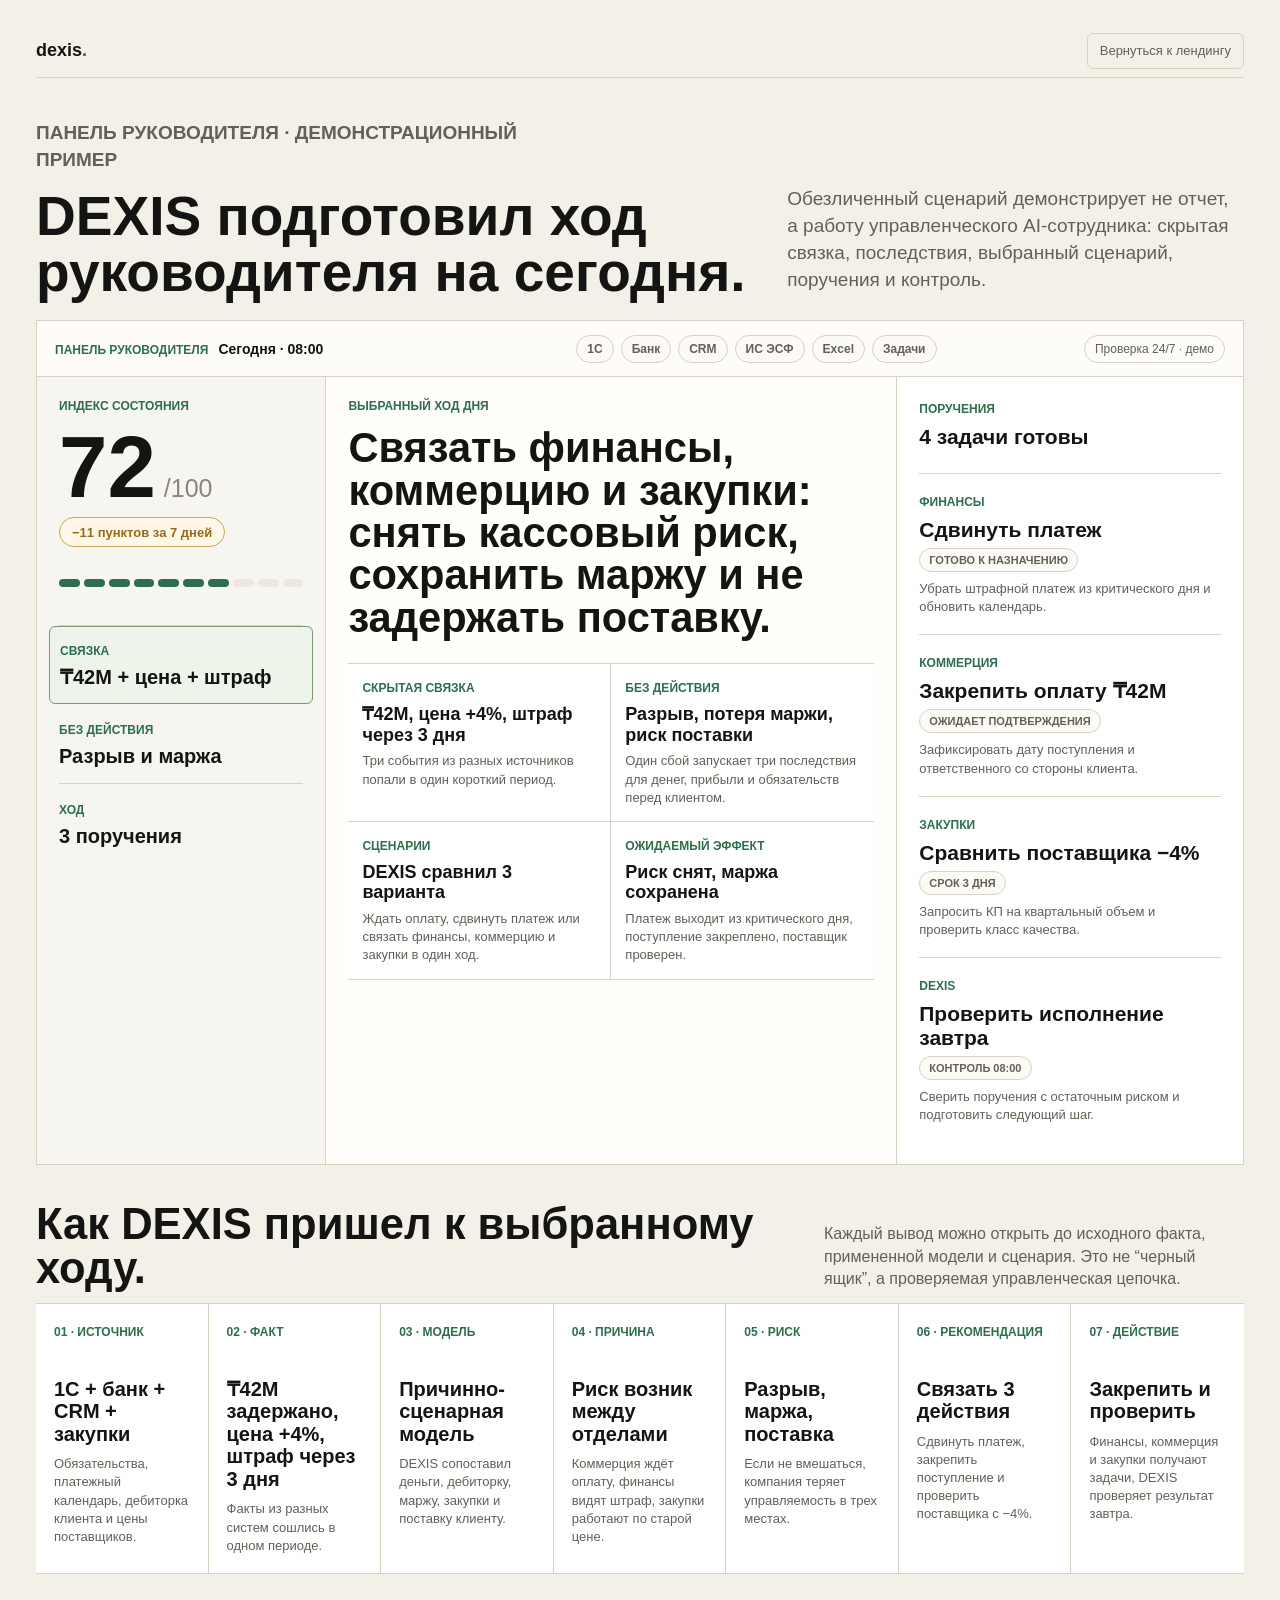
==== commit 1ef28f85: "feat(landing): visual-upgrade-16 — sharper H1 + Index Panel hierarchy Iteration over conversion-1 de" ====
--- a/director-panel-demo.html
+++ b/director-panel-demo.html
@@ -4,24 +4,24 @@
   <meta charset="UTF-8">
   <meta name="viewport" content="width=device-width, initial-scale=1.0">
   <title>DEXIS — пример панели руководителя</title>
-  <link rel="stylesheet" href="styles.css?v=dashboard-wow-1">
+  <link rel="stylesheet" href="styles.css?v=visual-upgrade-16">
 </head>
 <body class="demo-page">
   <a class="skip-link" href="#demo-main">Перейти к панели</a>
 
   <div class="demo-shell demo-shell-wide">
     <header class="demo-nav" aria-label="Навигация демо">
-      <a class="brand" href="index.html?v=conversion-1">dexis<span>.</span></a>
-      <a class="demo-back" href="index.html?v=conversion-1#owner-panel">Вернуться к лендингу</a>
+      <a class="brand" href="index.html?v=visual-upgrade-16">dexis<span>.</span></a>
+      <a class="demo-back" href="index.html?v=visual-upgrade-16#owner-panel">Вернуться к лендингу</a>
     </header>
 
     <main id="demo-main">
       <section class="demo-hero demo-hero-compact" aria-labelledby="demo-title">
         <div>
           <p class="eyebrow">Панель руководителя · демонстрационный пример</p>
-          <h1 id="demo-title">DEXIS уже собрал картину компании на сегодня.</h1>
+          <h1 id="demo-title">DEXIS подготовил ход руководителя на сегодня.</h1>
         </div>
-        <p>Обезличенный сценарий показывает главное: состояние компании, причину отклонения, управленческое действие и поручения ответственным.</p>
+        <p>Обезличенный сценарий демонстрирует не отчет, а работу управленческого AI-сотрудника: скрытая связка, последствия, выбранный сценарий, поручения и контроль.</p>
       </section>
 
       <section class="demo-console" aria-label="Пример управленческой панели DEXIS">
@@ -38,7 +38,7 @@
             <span>Excel</span>
             <span>Задачи</span>
           </div>
-          <div class="demo-pill">Демо · обезличено</div>
+          <div class="demo-pill">Проверка 24/7 · демо</div>
         </div>
 
         <div class="console-grid">
@@ -54,39 +54,44 @@
               <i></i><i></i><i></i><i></i><i></i>
             </div>
             <div class="console-priorities">
-              <article>
-                <span>Деньги</span>
-                <strong>Штраф через 3 дня</strong>
+              <article class="is-active">
+              <span>Связка</span>
+              <strong>₸42M + цена + штраф</strong>
               </article>
               <article>
-                <span>Дебиторка</span>
-                <strong>₸42M просрочки</strong>
+                <span>Без действия</span>
+                <strong>Разрыв и маржа</strong>
               </article>
               <article>
-                <span>Закупки</span>
-                <strong>₸4.8M резерва</strong>
+                <span>Ход</span>
+                <strong>3 поручения</strong>
               </article>
             </div>
           </aside>
 
           <section class="console-main" aria-labelledby="decision-title">
-            <span>Главное решение дня</span>
-            <h2 id="decision-title">Перенести платеж со штрафом, согласовать оплату клиента и проверить альтернативного поставщика.</h2>
+            <span>Выбранный ход дня</span>
+            <h2 id="decision-title">Связать финансы, коммерцию и закупки: снять кассовый риск, сохранить маржу и не задержать поставку.</h2>
             <div class="decision-rationale">
               <article>
-                <span>Причина</span>
-                <strong>Клиент задержал оплату на 17 дней</strong>
-                <p>Поступление ₸42M не попало в плановую дату и сместило платежный баланс.</p>
+                <span>Скрытая связка</span>
+                <strong>₸42M, цена +4%, штраф через 3 дня</strong>
+                <p>Три события из разных источников попали в один короткий период.</p>
               </article>
               <article>
-                <span>Риск</span>
-                <strong>Кассовый разрыв в критический день</strong>
-                <p>Через 3 дня стоит платеж, при задержке возникает штраф ₸4.2M.</p>
+                <span>Без действия</span>
+                <strong>Разрыв, потеря маржи, риск поставки</strong>
+                <p>Один сбой запускает три последствия для денег, прибыли и обязательств перед клиентом.</p>
               </article>
               <article>
-                <span>Эффект</span>
-                <strong>₸4.8M потенциального резерва</strong>
-                <p>Альтернативный поставщик дает −4% при том же классе качества.</p>
+                <span>Сценарии</span>
+                <strong>DEXIS сравнил 3 варианта</strong>
+                <p>Ждать оплату, сдвинуть платеж или связать финансы, коммерцию и закупки в один ход.</p>
+              </article>
+              <article>
+                <span>Ожидаемый эффект</span>
+                <strong>Риск снят, маржа сохранена</strong>
+                <p>Платеж выходит из критического дня, поступление закреплено, поставщик проверен.</p>
               </article>
             </div>
           </section>
@@ -94,22 +99,31 @@
           <aside class="console-tasks" aria-label="Поручения руководителям">
             <div class="tasks-head">
               <span>Поручения</span>
-              <strong>3 задачи готовы</strong>
+              <strong>4 задачи готовы</strong>
             </div>
             <article>
               <span>Финансы</span>
-              <strong>Подготовить план оплат</strong>
-              <p>Приоритет: платеж со штрафом и ближайшие 5 дней.</p>
+              <strong>Сдвинуть платеж</strong>
+              <small class="task-state">готово к назначению</small>
+              <p>Убрать штрафной платеж из критического дня и обновить календарь.</p>
             </article>
             <article>
               <span>Коммерция</span>
-              <strong>Согласовать оплату ₸42M</strong>
-              <p>Зафиксировать дату поступления и новый график.</p>
+              <strong>Закрепить оплату ₸42M</strong>
+              <small class="task-state">ожидает подтверждения</small>
+              <p>Зафиксировать дату поступления и ответственного со стороны клиента.</p>
             </article>
             <article>
               <span>Закупки</span>
-              <strong>Запросить КП</strong>
-              <p>Проверить альтернативного поставщика на квартальный объем.</p>
+              <strong>Сравнить поставщика −4%</strong>
+              <small class="task-state">срок 3 дня</small>
+              <p>Запросить КП на квартальный объем и проверить класс качества.</p>
+            </article>
+            <article>
+              <span>DEXIS</span>
+              <strong>Проверить исполнение завтра</strong>
+              <small class="task-state">контроль 08:00</small>
+              <p>Сверить поручения с остаточным риском и подготовить следующий шаг.</p>
             </article>
           </aside>
         </div>
@@ -117,39 +131,44 @@
 
       <section class="demo-trace-panel" aria-labelledby="trace-title">
         <div class="demo-section-title">
-          <h2 id="trace-title">Как DEXIS пришел к решению.</h2>
-          <p>Каждый вывод можно открыть до исходного факта. Это не “черный ящик”, а проверяемая управленческая цепочка.</p>
+          <h2 id="trace-title">Как DEXIS пришел к выбранному ходу.</h2>
+          <p>Каждый вывод можно открыть до исходного факта, примененной модели и сценария. Это не “черный ящик”, а проверяемая управленческая цепочка.</p>
         </div>
         <div class="trace-grid">
           <article>
             <span>01 · Источник</span>
-            <strong>Банк + 1С + CRM</strong>
-            <p>Остатки, платежи, обязательства и дебиторка клиента.</p>
+            <strong>1С + банк + CRM + закупки</strong>
+            <p>Обязательства, платежный календарь, дебиторка клиента и цены поставщиков.</p>
           </article>
           <article>
             <span>02 · Факт</span>
-            <strong>₸94M против ₸67M</strong>
-            <p>Через 3 дня стоит платеж со штрафом.</p>
+            <strong>₸42M задержано, цена +4%, штраф через 3 дня</strong>
+            <p>Факты из разных систем сошлись в одном периоде.</p>
           </article>
           <article>
-            <span>03 · Причина</span>
-            <strong>₸42M задержано</strong>
-            <p>Клиент не оплатил 17 дней после плановой даты.</p>
+            <span>03 · Модель</span>
+            <strong>Причинно-сценарная модель</strong>
+            <p>DEXIS сопоставил деньги, дебиторку, маржу, закупки и поставку клиенту.</p>
           </article>
           <article>
-            <span>04 · Риск</span>
-            <strong>Разрыв в критический день</strong>
-            <p>Платежный баланс становится зависимым от одного поступления.</p>
+            <span>04 · Причина</span>
+            <strong>Риск возник между отделами</strong>
+            <p>Коммерция ждёт оплату, финансы видят штраф, закупки работают по старой цене.</p>
           </article>
           <article>
-            <span>05 · Рекомендация</span>
-            <strong>Связать оплату и дебиторку</strong>
-            <p>Перенести платеж и согласовать поступление.</p>
+            <span>05 · Риск</span>
+            <strong>Разрыв, маржа, поставка</strong>
+            <p>Если не вмешаться, компания теряет управляемость в трех местах.</p>
           </article>
           <article>
-            <span>06 · Действие</span>
-            <strong>Закрепить ответственных</strong>
-            <p>Финансы, коммерция и закупки получают задачи.</p>
+            <span>06 · Рекомендация</span>
+            <strong>Связать 3 действия</strong>
+            <p>Сдвинуть платеж, закрепить поступление и проверить поставщика с −4%.</p>
+          </article>
+          <article>
+            <span>07 · Действие</span>
+            <strong>Закрепить и проверить</strong>
+            <p>Финансы, коммерция и закупки получают задачи, DEXIS проверяет результат завтра.</p>
           </article>
         </div>
       </section>
--- a/styles.css
+++ b/styles.css
@@ -20,6 +20,7 @@
 html {
   scroll-behavior: smooth;
   scroll-padding-top: 72px;
+  overflow-x: hidden;
 }
 
 body {
@@ -119,16 +120,17 @@
 }
 
 .hero {
-  min-height: calc(100svh - 96px);
-  display: grid;
-  align-content: center;
-  gap: clamp(18px, 2vw, 26px);
-  padding-top: clamp(34px, 4vw, 44px);
-  padding-bottom: clamp(18px, 2vw, 24px);
+  min-height: min(840px, calc(100svh - 96px));
+  display: grid;
+  grid-template-columns: minmax(420px, 0.94fr) minmax(580px, 1.06fr);
+  align-items: center;
+  gap: clamp(26px, 2.8vw, 36px);
+  padding-top: clamp(34px, 4vw, 48px);
+  padding-bottom: clamp(28px, 3vw, 42px);
 }
 
 .hero-copy {
-  max-width: 1040px;
+  max-width: 500px;
 }
 
 .eyebrow {
@@ -146,26 +148,46 @@
 }
 
 h1 {
-  max-width: 1080px;
+  max-width: 580px;
   margin-bottom: 18px;
-  font-size: clamp(42px, 4.45vw, 56px);
-  line-height: 1;
+  font-size: clamp(36px, 3vw, 46px);
+  line-height: 1.02;
   font-weight: 650;
 }
 
+.hero-logo-mark {
+  display: inline-flex;
+  align-items: baseline;
+  margin-right: 0.08em;
+  border: 1.5px solid var(--accent);
+  border-radius: 999px;
+  padding: 0 0.22em 0.04em;
+  color: var(--text);
+  line-height: 0.96;
+  white-space: nowrap;
+}
+
+.hero-logo-mark span {
+  color: var(--accent);
+}
+
+.no-break {
+  white-space: nowrap;
+}
+
 .hero-sub {
-  max-width: 680px;
+  max-width: 460px;
   margin-bottom: 0;
   color: var(--muted);
-  font-size: clamp(18px, 1.55vw, 21px);
-  line-height: 1.36;
+  font-size: clamp(16px, 1.25vw, 18px);
+  line-height: 1.42;
 }
 
 .hero-assurance {
   display: flex;
   flex-wrap: wrap;
   gap: 8px;
-  margin-top: 18px;
+  margin-top: 16px;
 }
 
 .hero-assurance span {
@@ -190,6 +212,7 @@
 
 .hero-snapshot {
   background: var(--surface-2);
+  width: 100%;
 }
 
 .health-panel {
@@ -237,7 +260,7 @@
   display: flex;
   justify-content: space-between;
   gap: 24px;
-  padding: 14px 16px;
+  padding: 12px 16px;
   border-bottom: 1px solid var(--line);
   background: #fdfcf8;
 }
@@ -252,9 +275,18 @@
 .screen-title strong {
   max-width: 560px;
   color: var(--text);
-  font-size: 16px;
+  font-size: 15px;
   font-weight: 620;
   line-height: 1.25;
+}
+
+.hero-snapshot .screen-title {
+  display: grid;
+  gap: 6px;
+}
+
+.hero-snapshot .screen-title strong {
+  max-width: none;
 }
 
 .dashboard-top {
@@ -286,11 +318,26 @@
   grid-template-columns: minmax(300px, 0.95fr) minmax(360px, 1.3fr) minmax(250px, 0.78fr);
 }
 
+.hero-snapshot .health-grid {
+  grid-template-columns: minmax(210px, 0.76fr) minmax(300px, 1fr);
+}
+
 .health-grid > article {
   min-height: 206px;
   padding: 14px;
   border-right: 1px solid var(--line);
   background: var(--surface-2);
+}
+
+.hero-snapshot .health-grid > article {
+  min-height: 186px;
+}
+
+.hero-snapshot .health-action {
+  grid-column: 1 / -1;
+  min-height: 142px;
+  border-top: 2px solid rgba(45, 111, 77, 0.42);
+  background: #e8f3ea !important;
 }
 
 .health-grid > article:last-child {
@@ -421,6 +468,42 @@
   font-weight: 630;
 }
 
+.health-action-list {
+  display: grid;
+  grid-template-columns: repeat(3, 1fr);
+  gap: 0;
+  margin: 12px 0 14px;
+  padding: 0;
+  list-style: none;
+  border-top: 2px solid rgba(45, 111, 77, 0.34);
+  border-bottom: 1px solid rgba(45, 111, 77, 0.3);
+}
+
+.health-action-list li {
+  padding: 12px 14px 12px 0;
+  border-right: 1px solid rgba(45, 111, 77, 0.28);
+}
+
+.health-action-list li:last-child {
+  border-right: 0;
+  padding-right: 0;
+}
+
+.health-action-list span {
+  display: block;
+  margin-bottom: 6px;
+  color: var(--accent);
+  font-size: 12px;
+  font-weight: 650;
+  text-transform: uppercase;
+}
+
+.health-action-list strong {
+  margin: 0;
+  font-size: clamp(19px, 1.55vw, 23px);
+  line-height: 1.12;
+}
+
 .dashboard-grid {
   display: grid;
   grid-template-columns: 1.45fr repeat(3, 1fr);
@@ -511,6 +594,13 @@
   font-size: clamp(38px, 5vw, 72px);
   line-height: 0.98;
   font-weight: 640;
+}
+
+.proof-section .section-head h2,
+.owner-panel-section .section-head h2 {
+  max-width: 820px;
+  font-size: clamp(36px, 3.8vw, 54px);
+  line-height: 1.04;
 }
 
 .section-head p:not(.eyebrow) {
@@ -608,18 +698,20 @@
 
 .evidence-board {
   display: grid;
-  grid-template-columns: 0.72fr 1fr;
+  grid-template-columns: minmax(290px, 0.55fr) minmax(0, 1.45fr);
   border-top: 1px solid var(--line);
   border-bottom: 1px solid var(--line);
   background: var(--surface-2);
 }
 
 .evidence-source {
-  min-height: 360px;
-  display: grid;
-  align-content: end;
-  padding: 28px;
+  min-height: 0;
+  display: grid;
+  align-content: center;
+  gap: 0;
+  padding: 26px 26px 28px;
   border-right: 1px solid var(--line);
+  border-bottom: 0;
   background: #fdfcf8;
 }
 
@@ -635,74 +727,72 @@
 }
 
 .evidence-source h3 {
-  max-width: 360px;
-  margin: 14px 0 12px;
-  font-size: clamp(31px, 3.1vw, 44px);
-  line-height: 1;
+  max-width: 440px;
+  margin: 12px 0 0;
+  font-size: clamp(25px, 2.35vw, 36px);
+  line-height: 1.03;
   font-weight: 640;
 }
 
 .evidence-source p {
-  max-width: 420px;
-  margin: 0;
-  color: var(--muted);
-  font-size: 17px;
+  max-width: 390px;
+  margin: 18px 0 0;
+  color: var(--muted);
+  font-size: 16px;
   line-height: 1.45;
 }
 
 .evidence-steps {
   display: grid;
+  grid-template-columns: repeat(2, minmax(0, 1fr));
 }
 
 .evidence-steps article {
   position: relative;
-  min-height: 120px;
-  padding: 26px 28px 26px 74px;
+  min-height: 142px;
+  padding: 22px 22px 18px;
+  border-right: 1px solid var(--line);
   border-bottom: 1px solid var(--line);
 }
 
+.evidence-steps article:nth-child(2n),
 .evidence-steps article:last-child {
-  border-bottom: 0;
+  border-right: 0;
 }
 
 .evidence-steps article::before {
   content: "";
   position: absolute;
-  top: 31px;
-  left: 28px;
-  width: 18px;
-  height: 18px;
+  top: 24px;
+  left: 22px;
+  width: 8px;
+  height: 8px;
   border: 1px solid var(--accent);
   border-radius: 50%;
-  background: #eef5ed;
+  background: var(--surface-2);
 }
 
 .evidence-steps article::after {
-  content: "";
-  position: absolute;
-  top: 50px;
-  bottom: -1px;
-  left: 37px;
-  border-left: 1px solid var(--line);
-}
-
-.evidence-steps article:last-child::after {
   display: none;
+}
+
+.evidence-steps article:nth-last-child(-n + 2) {
+  border-bottom: 0;
 }
 
 .evidence-steps strong {
   display: block;
-  margin: 8px 0 8px;
-  font-size: 22px;
-  line-height: 1.15;
+  margin: 10px 0 8px 22px;
+  font-size: 19px;
+  line-height: 1.12;
 }
 
 .evidence-steps p {
   max-width: 620px;
-  margin: 0;
-  color: var(--muted);
-  font-size: 16px;
-  line-height: 1.45;
+  margin: 0 0 0 22px;
+  color: var(--muted);
+  font-size: 13px;
+  line-height: 1.4;
 }
 
 .proof-grid {
@@ -711,17 +801,17 @@
 
 .owner-panel {
   display: grid;
-  grid-template-columns: minmax(320px, 0.8fr) 1fr;
+  grid-template-columns: minmax(310px, 0.72fr) minmax(0, 1.28fr);
   border-top: 1px solid var(--line);
   border-bottom: 1px solid var(--line);
   background: var(--surface-2);
 }
 
 .owner-panel-main {
-  min-height: 360px;
-  display: grid;
-  align-content: end;
-  padding: 28px;
+  min-height: 280px;
+  display: grid;
+  align-content: center;
+  padding: 26px;
   border-right: 1px solid var(--line);
   background: #eef5ed;
 }
@@ -738,10 +828,10 @@
 
 .owner-panel-main strong {
   display: block;
-  max-width: 420px;
+  max-width: 390px;
   margin: 12px 0 14px;
-  font-size: clamp(30px, 3vw, 44px);
-  line-height: 1;
+  font-size: clamp(29px, 2.45vw, 38px);
+  line-height: 1.03;
   font-weight: 640;
 }
 
@@ -775,11 +865,16 @@
 
 .owner-panel-list article {
   display: grid;
-  grid-template-columns: 118px 1fr;
-  gap: 22px;
-  align-items: baseline;
-  padding: 28px;
+  grid-template-columns: 108px 1fr;
+  gap: 18px;
+  align-items: start;
+  padding: 23px 26px;
   border-bottom: 1px solid var(--line);
+}
+
+.owner-panel-list article p {
+  grid-column: 2;
+  margin-top: -10px;
 }
 
 .owner-panel-list article:last-child {
@@ -789,7 +884,7 @@
 .owner-panel-list strong {
   display: block;
   margin-bottom: 8px;
-  font-size: 24px;
+  font-size: 22px;
   line-height: 1.12;
 }
 
@@ -825,9 +920,22 @@
   cursor: pointer;
 }
 
+.control-button[data-action="replay"] {
+  border-color: #2f7d50;
+  color: #1f6f45;
+  font-weight: 620;
+}
+
+.control-button[data-action="replay"]:hover,
+.control-button[data-action="replay"]:focus-visible {
+  background: #eef5ed;
+  border-color: #1f6f45;
+}
+
 .work-stage {
   position: relative;
-  min-height: 690px;
+  min-height: 940px;
+  --motion-main-top: 220px;
   overflow: hidden;
   border-top: 1px solid var(--line);
   border-bottom: 1px solid var(--line);
@@ -869,7 +977,7 @@
 
 .data-plane {
   position: absolute;
-  top: 128px;
+  top: var(--motion-main-top);
   left: 24px;
   display: grid;
   gap: 12px;
@@ -912,7 +1020,7 @@
 
 .data-streams {
   position: absolute;
-  top: 128px;
+  top: var(--motion-main-top);
   left: calc(24px + 270px);
   width: calc(50% - 24px - 270px - 109px);
   height: 390px;
@@ -922,7 +1030,7 @@
 
 .output-streams {
   position: absolute;
-  top: 128px;
+  top: var(--motion-main-top);
   left: calc(50% + 102px);
   width: calc(100% - 50% - 102px - 420px);
   height: 390px;
@@ -1012,7 +1120,7 @@
 
 .worker-core {
   position: absolute;
-  top: 214px;
+  top: calc(var(--motion-main-top) + 86px);
   left: 50%;
   width: 204px;
   min-height: 204px;
@@ -1119,7 +1227,7 @@
 
 .analysis-plane {
   position: absolute;
-  top: 128px;
+  top: var(--motion-main-top);
   right: 24px;
   display: grid;
   gap: 12px;
@@ -1129,7 +1237,7 @@
 
 .thinking-panel {
   position: absolute;
-  top: 128px;
+  top: var(--motion-main-top);
   right: 24px;
   width: min(390px, calc(100% - 610px));
   min-height: 310px;
@@ -1240,16 +1348,18 @@
 .decision-output {
   position: absolute;
   right: 24px;
-  bottom: 16px;
+  bottom: 18px;
   left: 24px;
   display: grid;
-  gap: 10px;
+  grid-template-columns: minmax(260px, 0.72fr) minmax(0, 1fr);
+  align-items: stretch;
+  gap: 12px;
   padding: 12px;
   opacity: 0;
   transform: translateY(10px);
   pointer-events: none;
   transition: opacity 500ms ease, border-color 500ms ease, transform 500ms ease;
-  z-index: 2;
+  z-index: 4;
 }
 
 .decision-output.ready {
@@ -1282,8 +1392,8 @@
 .decision-summary strong {
   display: block;
   margin-top: 6px;
-  font-size: clamp(20px, 2vw, 25px);
-  line-height: 1.05;
+  font-size: clamp(18px, 1.55vw, 22px);
+  line-height: 1.1;
 }
 
 .decision-output p {
@@ -1294,7 +1404,7 @@
 
 .decision-card-grid {
   display: grid;
-  grid-template-columns: repeat(3, 1fr);
+  grid-template-columns: repeat(4, minmax(0, 1fr));
   gap: 1px;
   border: 1px solid var(--line);
 }
@@ -1309,6 +1419,7 @@
   display: block;
   margin: 6px 0 4px;
   font-size: 15px;
+  overflow-wrap: anywhere;
 }
 
 .decision-card-grid p,
@@ -1316,6 +1427,11 @@
   color: var(--muted);
   font-size: 12px;
   line-height: 1.4;
+  overflow-wrap: anywhere;
+}
+
+.delivery-note {
+  display: none;
 }
 
 .module-list {
@@ -1505,7 +1621,7 @@
   display: grid;
   grid-template-columns: minmax(320px, 0.82fr) 1fr;
   gap: 28px;
-  padding: clamp(34px, 5vw, 64px) 0 28px;
+  padding: clamp(26px, 3.6vw, 42px) 0 22px;
 }
 
 .demo-hero h1 {
@@ -1767,7 +1883,7 @@
 .demo-hero-compact h1 {
   max-width: 780px;
   margin-bottom: 0;
-  font-size: clamp(46px, 5.6vw, 78px);
+  font-size: clamp(42px, 4.3vw, 58px);
 }
 
 .demo-hero-compact > p {
@@ -1835,7 +1951,7 @@
 .console-grid {
   display: grid;
   grid-template-columns: minmax(250px, 0.72fr) minmax(460px, 1.42fr) minmax(300px, 0.86fr);
-  min-height: 560px;
+  min-height: 520px;
 }
 
 .console-index,
@@ -1863,7 +1979,7 @@
 }
 
 .console-score strong {
-  font-size: clamp(86px, 8vw, 128px);
+  font-size: clamp(76px, 6.8vw, 104px);
   line-height: 0.82;
   font-weight: 650;
 }
@@ -1899,6 +2015,14 @@
   border-bottom: 1px solid var(--line);
 }
 
+.console-priorities article.is-active {
+  margin: 0 -10px;
+  border: 1px solid #7d986d;
+  border-radius: 6px;
+  background: #eef4ea;
+  padding: 14px 10px;
+}
+
 .console-priorities article:last-child {
   border-bottom: 0;
 }
@@ -1912,28 +2036,28 @@
 
 .console-main {
   display: grid;
-  align-content: space-between;
+  align-content: start;
   background: #fffefa;
 }
 
 .console-main h2 {
   max-width: 760px;
-  margin: 16px 0 28px;
-  font-size: clamp(36px, 4.2vw, 64px);
-  line-height: 0.98;
+  margin: 14px 0 24px;
+  font-size: clamp(34px, 3.25vw, 46px);
+  line-height: 1.02;
   font-weight: 640;
 }
 
 .decision-rationale {
   display: grid;
-  grid-template-columns: repeat(3, 1fr);
+  grid-template-columns: repeat(2, 1fr);
   border-top: 1px solid var(--line);
   border-bottom: 1px solid var(--line);
 }
 
 .decision-rationale article {
-  min-height: 170px;
-  padding: 18px;
+  min-height: 138px;
+  padding: 14px;
   border-right: 1px solid var(--line);
   background: var(--surface-2);
 }
@@ -1942,10 +2066,18 @@
   border-right: 0;
 }
 
+.decision-rationale article:nth-child(2n) {
+  border-right: 0;
+}
+
+.decision-rationale article:nth-child(-n + 2) {
+  border-bottom: 1px solid var(--line);
+}
+
 .decision-rationale strong {
   display: block;
-  margin: 10px 0 8px;
-  font-size: 20px;
+  margin: 8px 0 7px;
+  font-size: 18px;
   line-height: 1.14;
 }
 
@@ -1954,8 +2086,8 @@
 .trace-grid p {
   margin: 0;
   color: var(--muted);
-  font-size: 14px;
-  line-height: 1.42;
+  font-size: 13px;
+  line-height: 1.4;
 }
 
 .console-tasks {
@@ -1991,13 +2123,28 @@
   line-height: 1.14;
 }
 
+.task-state {
+  display: inline-flex;
+  align-items: center;
+  min-height: 24px;
+  margin-bottom: 8px;
+  border: 1px solid var(--line);
+  border-radius: 999px;
+  background: #fbfaf5;
+  color: var(--muted);
+  padding: 0 9px;
+  font-size: 11px;
+  font-weight: 650;
+  text-transform: uppercase;
+}
+
 .demo-trace-panel {
   margin-top: 34px;
 }
 
 .trace-grid {
   display: grid;
-  grid-template-columns: repeat(6, 1fr);
+  grid-template-columns: repeat(7, 1fr);
   border-top: 1px solid var(--line);
   border-bottom: 1px solid var(--line);
   background: var(--surface-2);
@@ -2150,6 +2297,20 @@
   }
 }
 
+@media (min-width: 901px) and (max-width: 1100px) {
+  .work-stage {
+    min-height: 1080px;
+  }
+
+  .decision-output {
+    grid-template-columns: 1fr;
+  }
+
+  .decision-card-grid {
+    grid-template-columns: repeat(2, minmax(0, 1fr));
+  }
+}
+
 @media (max-width: 900px) {
   .site-nav {
     grid-template-columns: 1fr auto;
@@ -2157,6 +2318,10 @@
 
   .site-nav nav {
     display: none;
+  }
+
+  .hero {
+    grid-template-columns: 1fr;
   }
 
   .dashboard-grid,
@@ -2189,6 +2354,69 @@
     grid-template-columns: 1fr;
   }
 
+  .hero-snapshot .health-grid {
+    grid-template-columns: 1fr;
+  }
+
+  .hero-snapshot .health-action {
+    grid-column: auto;
+  }
+
+  .evidence-source,
+  .evidence-steps {
+    grid-template-columns: 1fr;
+  }
+
+  .evidence-source {
+    align-items: start;
+    gap: 12px;
+  }
+
+  .evidence-steps article {
+    min-height: auto;
+    padding: 24px 24px 24px 64px;
+    border-right: 0;
+    border-bottom: 1px solid var(--line);
+  }
+
+  .evidence-steps article:nth-last-child(-n + 2) {
+    border-bottom: 1px solid var(--line);
+  }
+
+  .evidence-steps article:last-child {
+    border-bottom: 0;
+  }
+
+  .evidence-steps article::before {
+    top: 28px;
+    left: 24px;
+    width: 16px;
+    height: 16px;
+  }
+
+  .evidence-steps article::after {
+    top: 45px;
+    bottom: -1px;
+    left: 32px;
+    right: auto;
+    border-top: 0;
+    border-left: 1px solid var(--line);
+  }
+
+  .health-action-list {
+    grid-template-columns: 1fr;
+  }
+
+  .health-action-list li {
+    border-right: 0;
+    border-bottom: 1px solid rgba(45, 111, 77, 0.28);
+    padding-right: 0;
+  }
+
+  .health-action-list li:last-child {
+    border-bottom: 0;
+  }
+
   .screen-title,
   .screen-topbar,
   .screen-topbar div:first-child {
@@ -2265,6 +2493,23 @@
     padding: 14px;
   }
 
+  .demo-page .console-source-strip,
+  .demo-page .demo-pill {
+    display: none;
+  }
+
+  .console-main {
+    order: -1;
+  }
+
+  .console-index {
+    order: 0;
+  }
+
+  .console-tasks {
+    order: 1;
+  }
+
   .console-source-strip {
     justify-content: flex-start;
     flex-wrap: wrap;
@@ -2330,6 +2575,10 @@
   .analysis-plane,
   .decision-output {
     position: static;
+  }
+
+  .decision-output {
+    grid-template-columns: 1fr;
   }
 
   .worker-core {
@@ -2564,7 +2813,8 @@
   }
 
   .console-main h2 {
-    font-size: 31px;
+    font-size: 24px;
+    line-height: 1.04;
   }
 
   .console-score strong {
@@ -2618,6 +2868,10 @@
     line-height: 1;
   }
 
+  .hero-logo-mark {
+    display: none;
+  }
+
   .hero-sub {
     font-size: 15px;
     line-height: 1.38;
@@ -2646,7 +2900,9 @@
   }
 
   .screen-title strong {
-    display: none;
+    display: block;
+    font-size: 14px;
+    line-height: 1.28;
   }
 
   .health-grid > article {
@@ -2708,6 +2964,8 @@
 
   .work-stage {
     min-height: 0;
+    gap: 10px;
+    padding: 14px;
   }
 
   .data-plane {
@@ -2716,32 +2974,32 @@
   }
 
   .worker-core {
-    width: min(188px, 100%);
-    min-height: 158px;
+    width: min(154px, 100%);
+    min-height: 132px;
     margin-top: -2px;
   }
 
   .worker-core span {
-    font-size: 28px;
+    font-size: 22px;
   }
 
   .neural-brain {
-    top: 18px;
-    width: 112px;
-    height: 84px;
+    top: 14px;
+    width: 88px;
+    height: 66px;
   }
 
   .worker-core p {
-    bottom: 18px;
+    bottom: 14px;
     font-size: 12px;
   }
 
   .worker-core::before {
-    inset: 34px;
+    inset: 28px;
   }
 
   .core-ring {
-    inset: 14px;
+    inset: 12px;
   }
 
   .thinking-panel {
@@ -2766,6 +3024,7 @@
   }
 
   .analysis-plane {
+    grid-template-columns: repeat(2, minmax(0, 1fr));
     gap: 8px;
   }
 
@@ -2773,8 +3032,38 @@
     padding: 11px;
   }
 
+  .analysis-item p {
+    display: none;
+  }
+
   .analysis-item strong {
-    font-size: 16px;
+    font-size: 14px;
+  }
+
+  .decision-output {
+    gap: 8px;
+    padding: 10px;
+  }
+
+  .decision-summary strong {
+    font-size: 18px;
+    line-height: 1.12;
+  }
+
+  .decision-card-grid {
+    gap: 8px;
+    border: 0;
+  }
+
+  .decision-card-grid article {
+    min-height: auto;
+    border: 1px solid var(--line);
+    padding: 9px;
+  }
+
+  .decision-card-grid p,
+  .delivery-note {
+    display: none;
   }
 
   .data-plane p {
@@ -2825,12 +3114,22 @@
     gap: 8px;
   }
 
+  .owner-panel-list article p {
+    grid-column: auto;
+    margin-top: 0;
+  }
+
   .owner-panel-list strong {
     font-size: 21px;
   }
 
   .evidence-steps article {
     padding-left: 58px;
+  }
+
+  .evidence-steps strong,
+  .evidence-steps p {
+    margin-left: 0;
   }
 
   .evidence-steps article::before {
